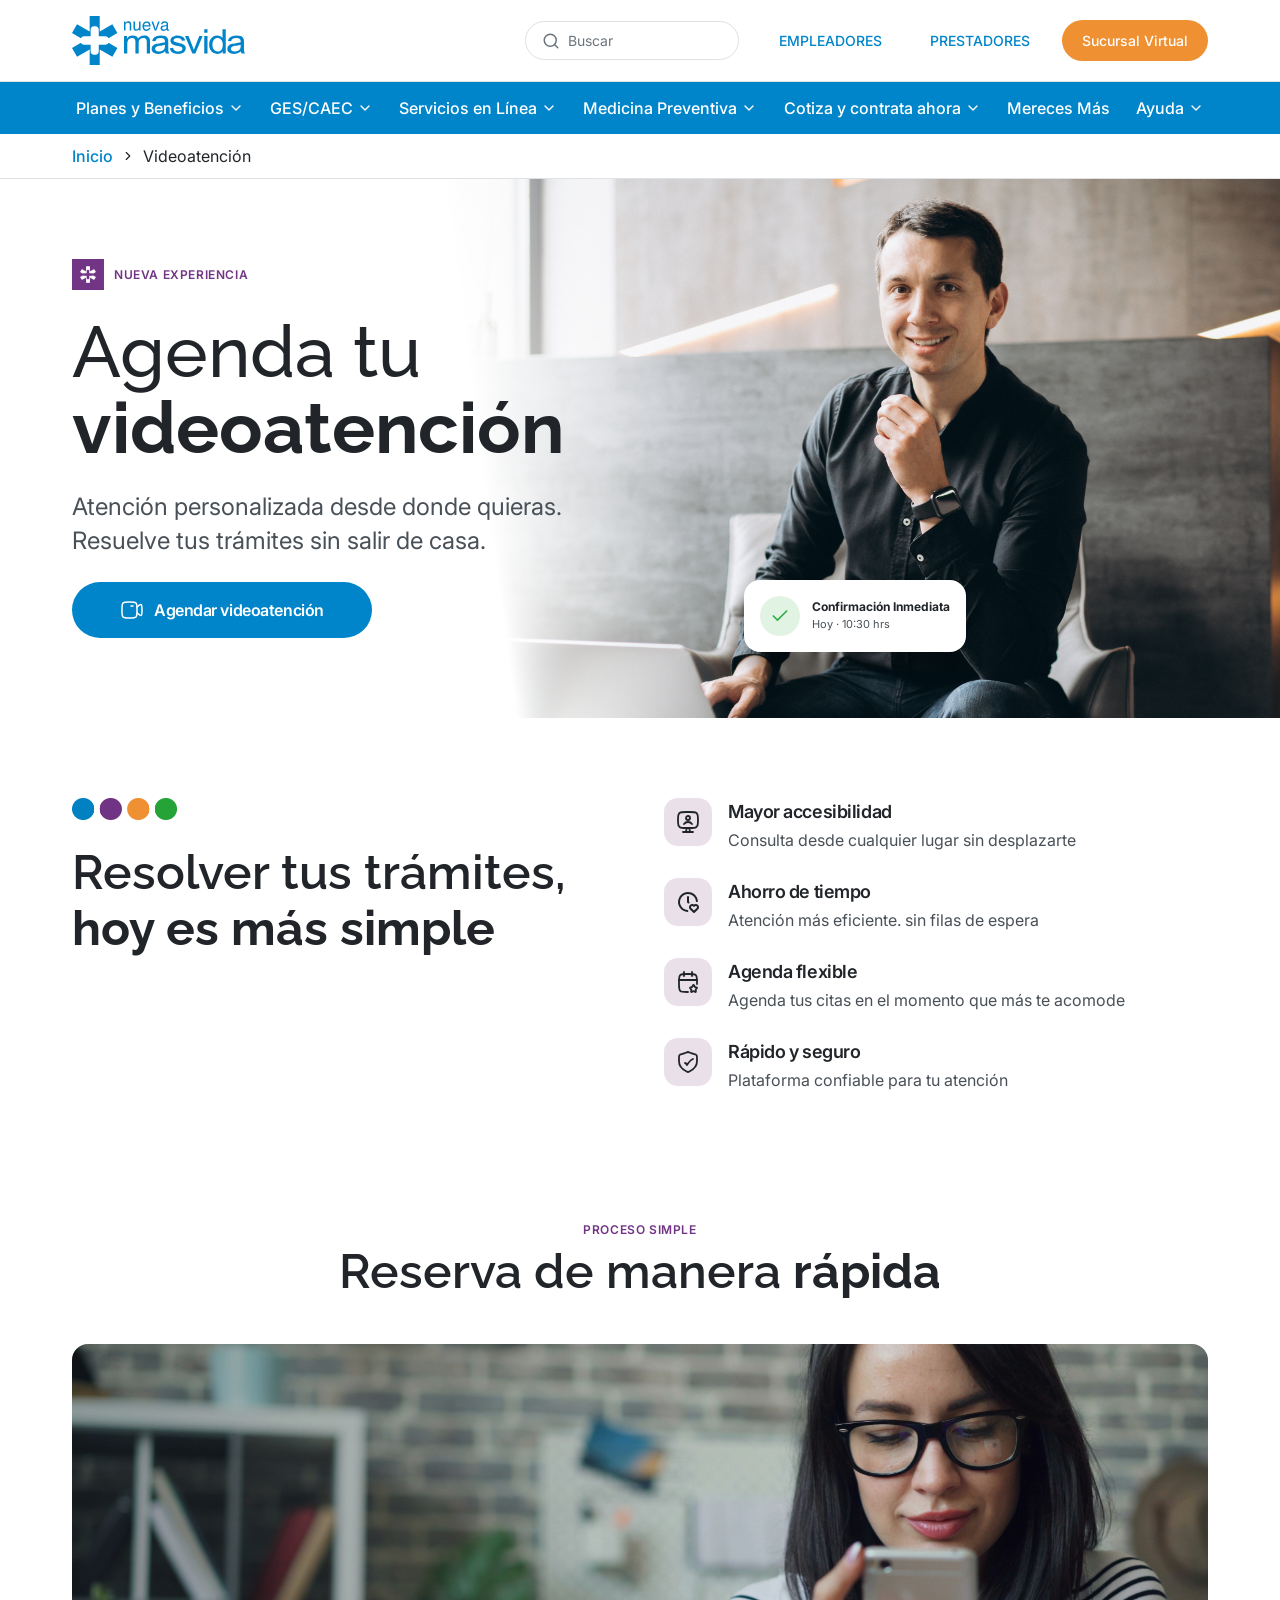
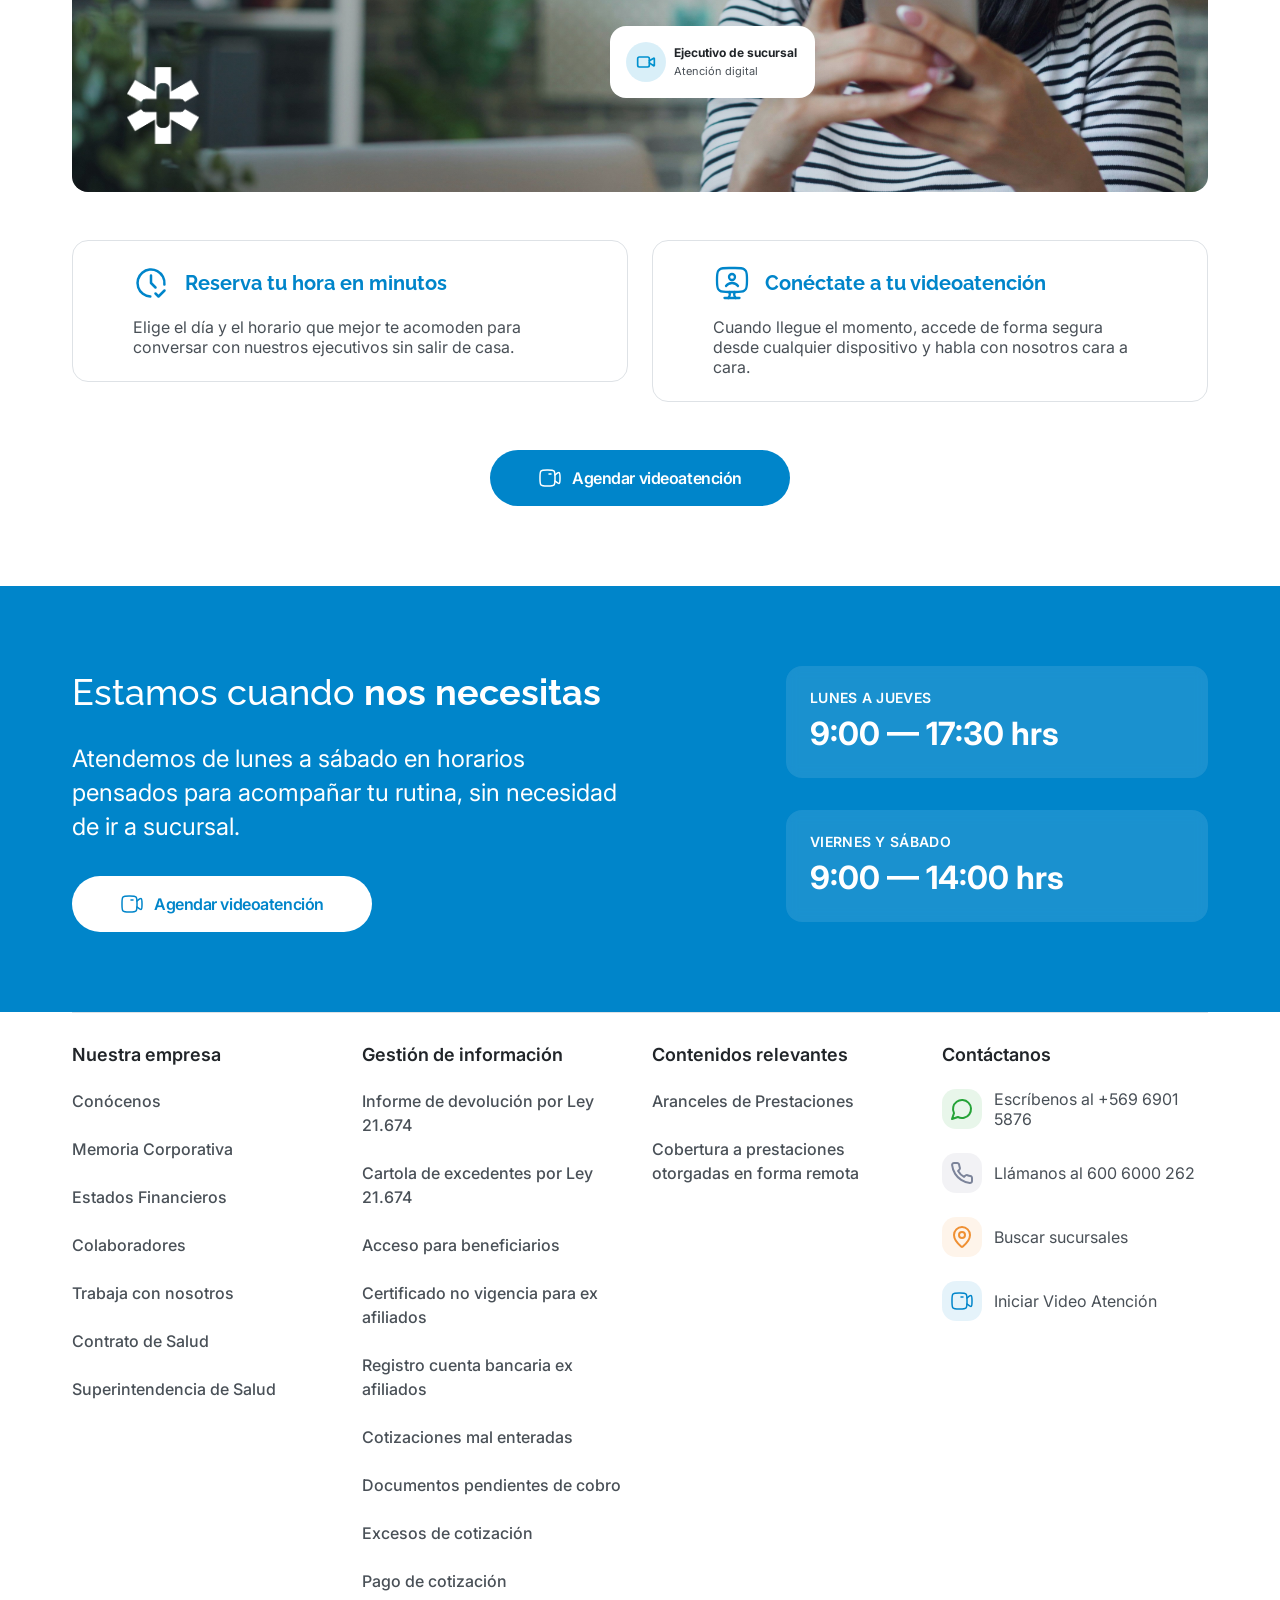
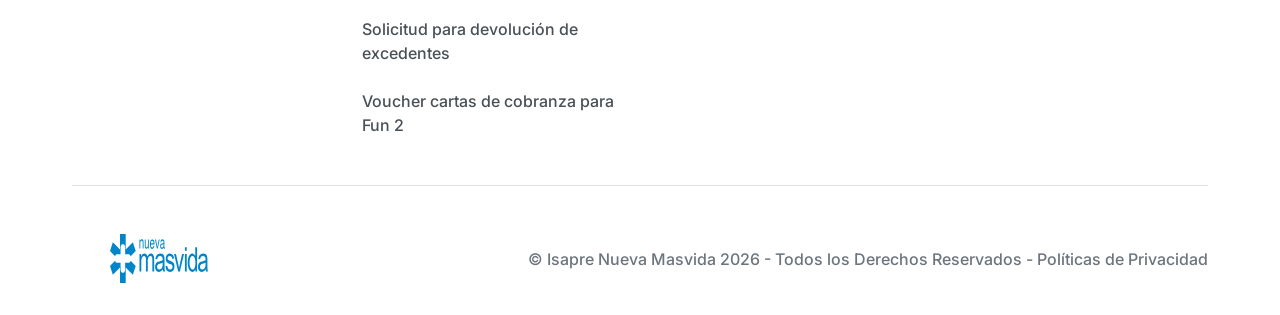
==== videoatencion.html @ 99b6e005 "feat: Landing Videoatención — HTML/CSS page from scratch - New standalone page (videoatencion.html) " ====
<!DOCTYPE html>
<html lang="es">
<head>
  <meta charset="UTF-8" />
  <meta name="viewport" content="width=device-width, initial-scale=1.0" />
  <title>Videoatención | Nueva Masvida</title>
  <meta name="description" content="Agenda tu videoatención con Nueva Masvida. Atención personalizada desde donde quieras, sin salir de casa." />

  <!-- Preconnect Google Fonts -->
  <link rel="preconnect" href="https://fonts.googleapis.com" />
  <link rel="preconnect" href="https://fonts.gstatic.com" crossorigin />

  <!-- Styles -->
  <link rel="stylesheet" href="assets/css/styles.css" />
  <link rel="stylesheet" href="assets/css/videoatencion.css" />
</head>
<body>

  <!-- ============================================================
       HEADER
       ============================================================ -->
  <header class="site-header" role="banner">

    <!-- Top bar: logo + search + buttons -->
    <div class="header-topbar">
      <div class="container">
        <div class="header-topbar-inner">

          <!-- Logo -->
          <a href="/" aria-label="Nueva Masvida — Inicio">
            <img
              class="header-logo"
              src="assets/img/logo.svg"
              alt="Nueva Masvida"
              width="173"
              height="49"
            />
          </a>

          <!-- Right cluster -->
          <div class="header-right">
            <!-- Search -->
            <div class="header-search" role="search">
              <img src="assets/img/icon-search.svg" alt="" width="18" height="18" />
              <span>Buscar</span>
            </div>

            <!-- Buttons -->
            <nav class="header-buttons" aria-label="Accesos rápidos">
              <a href="#" class="btn-header-text">EMPLEADORES</a>
              <a href="#" class="btn-header-text">PRESTADORES</a>
              <a href="#" class="btn-header-cta">Sucursal Virtual</a>
            </nav>
          </div>

        </div>
      </div>
    </div>

    <!-- Main navigation -->
    <nav class="header-nav" aria-label="Navegación principal">
      <div class="container">
        <div class="header-nav-inner">

          <a href="#" class="nav-link">
            Planes y Beneficios
            <img src="assets/img/icon-chevron-nav.svg" alt="" width="16" height="16" />
          </a>
          <a href="#" class="nav-link">
            GES/CAEC
            <img src="assets/img/icon-chevron-nav.svg" alt="" width="16" height="16" />
          </a>
          <a href="#" class="nav-link">
            Servicios en Línea
            <img src="assets/img/icon-chevron-nav.svg" alt="" width="16" height="16" />
          </a>
          <a href="#" class="nav-link">
            Medicina Preventiva
            <img src="assets/img/icon-chevron-nav.svg" alt="" width="16" height="16" />
          </a>
          <a href="#" class="nav-link">
            Cotiza y contrata ahora
            <img src="assets/img/icon-chevron-nav.svg" alt="" width="16" height="16" />
          </a>
          <a href="#" class="nav-link">
            Mereces Más
          </a>
          <a href="#" class="nav-link">
            Ayuda
            <img src="assets/img/icon-chevron-nav.svg" alt="" width="16" height="16" />
          </a>

        </div>
      </div>
    </nav>

    <!-- Breadcrumb -->
    <div class="header-breadcrumb">
      <div class="container">
        <nav class="breadcrumb-inner" aria-label="Ruta de navegación">
          <a href="/" class="breadcrumb-link">Inicio</a>
          <img
            class="breadcrumb-separator"
            src="assets/img/icon-chevron-bc.svg"
            alt="›"
            width="14"
            height="14"
          />
          <span class="breadcrumb-current">Videoatención</span>
        </nav>
      </div>
    </div>

  </header>


  <!-- ============================================================
       SECCIÓN: HERO
       ============================================================ -->
  <section class="va-hero" aria-labelledby="va-hero-heading">

    <!-- Background photo -->
    <img
      src="assets/img/video-hero-bg.jpg"
      alt=""
      aria-hidden="true"
      class="va-hero-bg-img"
    />
    <!-- Gradient overlay (white fade left) -->
    <div class="va-hero-gradient" aria-hidden="true"></div>

    <div class="container va-hero-container">
      <!-- Left content: 681px -->
      <div class="va-hero-left">

        <!-- Badge: NUEVA EXPERIENCIA -->
        <div class="va-badge">
          <img src="assets/img/elem-a4.png" alt="" width="32" height="31" />
          <span class="va-badge-text">NUEVA EXPERIENCIA</span>
        </div>

        <!-- Heading + body -->
        <div class="va-hero-copy">
          <h1 id="va-hero-heading" class="va-hero-heading">
            <span class="va-hero-h1-medium">Agenda tu </span><span class="va-hero-h1-bold">videoatención</span>
          </h1>
          <p class="va-hero-body">
            Atención personalizada desde donde quieras.<br />
            Resuelve tus trámites sin salir de casa.
          </p>
        </div>

        <!-- CTA button -->
        <a href="#" class="va-btn-primary">
          <img src="assets/img/icon-video2.svg" alt="" width="24" height="24" class="va-btn-icon-white" />
          Agendar videoatención
        </a>

      </div>
    </div>

    <!-- Floating confirmation card -->
    <div class="va-confirm-card" aria-hidden="true">
      <div class="va-confirm-icon-wrap">
        <img src="assets/img/icon-check-green.svg" alt="" width="20" height="20" />
      </div>
      <div class="va-confirm-details">
        <p class="va-confirm-title">Confirmación Inmediata</p>
        <p class="va-confirm-time">Hoy · 10:30 hrs</p>
      </div>
    </div>

  </section>


  <!-- ============================================================
       SECCIÓN: BENEFICIOS
       ============================================================ -->
  <section class="va-benefits" aria-labelledby="va-benefits-heading">
    <div class="container">
      <div class="va-benefits-inner">

        <!-- Left: heading -->
        <div class="va-benefits-left">
          <img
            src="assets/img/elem-b1.png"
            alt=""
            width="105"
            height="22"
            class="va-elem-b1"
          />
          <h2 id="va-benefits-heading" class="va-benefits-heading">
            <span class="va-bh-regular">Resolver tus trámites, </span><br /><span class="va-bh-bold">hoy es más simple</span>
          </h2>
        </div>

        <!-- Right: 4 feature items -->
        <div class="va-benefits-right" role="list" aria-label="Beneficios de la videoatención">

          <div class="va-feature" role="listitem">
            <div class="va-feature-icon-wrap">
              <img src="assets/img/icon-comp-video.svg" alt="" width="24" height="24" />
            </div>
            <div class="va-feature-text">
              <p class="va-feature-title">Mayor accesibilidad</p>
              <p class="va-feature-body">Consulta desde cualquier lugar sin desplazarte</p>
            </div>
          </div>

          <div class="va-feature" role="listitem">
            <div class="va-feature-icon-wrap">
              <img src="assets/img/icon-clock-heart.svg" alt="" width="24" height="24" />
            </div>
            <div class="va-feature-text">
              <p class="va-feature-title">Ahorro de tiempo</p>
              <p class="va-feature-body">Atención más eficiente. sin filas de espera</p>
            </div>
          </div>

          <div class="va-feature" role="listitem">
            <div class="va-feature-icon-wrap">
              <img src="assets/img/icon-cal-fav.svg" alt="" width="24" height="24" />
            </div>
            <div class="va-feature-text">
              <p class="va-feature-title">Agenda flexible</p>
              <p class="va-feature-body">Agenda tus citas en el momento que más te acomode</p>
            </div>
          </div>

          <div class="va-feature" role="listitem">
            <div class="va-feature-icon-wrap">
              <img src="assets/img/icon-security.svg" alt="" width="24" height="24" />
            </div>
            <div class="va-feature-text">
              <p class="va-feature-title">Rápido y seguro</p>
              <p class="va-feature-body">Plataforma confiable para tu atención</p>
            </div>
          </div>

        </div>
      </div>
    </div>
  </section>


  <!-- ============================================================
       SECCIÓN: RESERVA RÁPIDA
       ============================================================ -->
  <section class="va-reserva" aria-labelledby="va-reserva-heading">

    <div class="container va-reserva-container">

      <!-- Heading group -->
      <div class="va-reserva-heading-group">
        <p class="va-eyebrow">PROCESO SIMPLE</p>
        <h2 id="va-reserva-heading" class="va-reserva-heading">
          Reserva de manera <strong>rápida</strong>
        </h2>
      </div>

      <!-- Photo card -->
      <div class="va-photo-card">
        <div class="va-photo-card-overlay" aria-hidden="true"></div>
        <img
          src="assets/img/elem-d2.png"
          alt=""
          aria-hidden="true"
          class="va-elem-d2"
          width="72"
          height="77"
        />
      </div>

      <!-- Step cards -->
      <div class="va-steps">

        <div class="va-step-card">
          <div class="va-step-card-header">
            <img src="assets/img/icon-clock-check.svg" alt="" width="36" height="36" />
            <p class="va-step-title">Reserva tu hora en minutos</p>
          </div>
          <p class="va-step-body">
            Elige el día y el horario que mejor te acomoden para conversar con
            nuestros ejecutivos sin salir de casa.
          </p>
        </div>

        <div class="va-step-card">
          <div class="va-step-card-header">
            <img src="assets/img/icon-comp-video-2.svg" alt="" width="36" height="36" />
            <p class="va-step-title">Conéctate a tu videoatención</p>
          </div>
          <p class="va-step-body">
            Cuando llegue el momento, accede de forma segura desde cualquier
            dispositivo y habla con nosotros cara a cara.
          </p>
        </div>

      </div>

      <!-- CTA -->
      <div class="va-reserva-cta">
        <a href="#" class="va-btn-primary">
          <img src="assets/img/icon-video2.svg" alt="" width="24" height="24" class="va-btn-icon-white" />
          Agendar videoatención
        </a>
      </div>

    </div>

    <!-- Floating branch exec card -->
    <div class="va-branch-card" aria-hidden="true">
      <div class="va-branch-icon-wrap">
        <img src="assets/img/icon-branch-exec.svg" alt="" width="20" height="20" />
      </div>
      <div class="va-branch-details">
        <p class="va-branch-title">Ejecutivo de sucursal</p>
        <p class="va-branch-sub">Atención digital</p>
      </div>
    </div>

  </section>


  <!-- ============================================================
       SECCIÓN: CTA AZUL — Estamos cuando nos necesitas
       ============================================================ -->
  <section class="va-cta-blue" aria-labelledby="va-cta-heading">
    <div class="container">
      <div class="va-cta-inner">

        <!-- Left -->
        <div class="va-cta-left">
          <div class="va-cta-copy">
            <h2 id="va-cta-heading" class="va-cta-heading">
              <span class="va-cta-h2-medium">Estamos cuando </span><span class="va-cta-h2-bold">nos necesitas</span>
            </h2>
            <p class="va-cta-body">
              Atendemos de lunes a sábado en horarios<br />
              pensados para acompañar tu rutina, sin necesidad<br />
              de ir a sucursal.
            </p>
          </div>
          <a href="#" class="va-btn-white">
            <img src="assets/img/icon-video2.svg" alt="" width="24" height="24" />
            Agendar videoatención
          </a>
        </div>

        <!-- Right: schedule cards -->
        <div class="va-cta-right">
          <div class="va-schedule-card">
            <p class="va-schedule-days">Lunes a Jueves</p>
            <p class="va-schedule-hours">9:00 — 17:30 hrs</p>
          </div>
          <div class="va-schedule-card">
            <p class="va-schedule-days">Viernes y Sábado</p>
            <p class="va-schedule-hours">9:00 — 14:00 hrs</p>
          </div>
        </div>

      </div>
    </div>
  </section>


  <!-- ============================================================
       FOOTER
       ============================================================ -->
  <footer class="va-footer" role="contentinfo">
    <div class="container">

      <div class="va-footer-grid">

        <!-- Col 1: Nuestra empresa -->
        <div class="va-footer-col">
          <p class="va-footer-col-title">Nuestra empresa</p>
          <ul class="va-footer-links-list">
            <li><a href="#" class="va-footer-link">Conócenos</a></li>
            <li><a href="#" class="va-footer-link">Memoria Corporativa</a></li>
            <li><a href="#" class="va-footer-link">Estados Financieros</a></li>
            <li><a href="#" class="va-footer-link">Colaboradores</a></li>
            <li><a href="#" class="va-footer-link">Trabaja con nosotros</a></li>
            <li><a href="#" class="va-footer-link">Contrato de Salud</a></li>
            <li><a href="#" class="va-footer-link">Superintendencia de Salud</a></li>
          </ul>
        </div>

        <!-- Col 2: Gestión de información -->
        <div class="va-footer-col">
          <p class="va-footer-col-title">Gestión de información</p>
          <ul class="va-footer-links-list">
            <li><a href="#" class="va-footer-link">Informe de devolución por Ley 21.674</a></li>
            <li><a href="#" class="va-footer-link">Cartola de excedentes por Ley 21.674</a></li>
            <li><a href="#" class="va-footer-link">Acceso para beneficiarios</a></li>
            <li><a href="#" class="va-footer-link">Certificado no vigencia para ex afiliados</a></li>
            <li><a href="#" class="va-footer-link">Registro cuenta bancaria ex afiliados</a></li>
            <li><a href="#" class="va-footer-link">Cotizaciones mal enteradas</a></li>
            <li><a href="#" class="va-footer-link">Documentos pendientes de cobro</a></li>
            <li><a href="#" class="va-footer-link">Excesos de cotización</a></li>
            <li><a href="#" class="va-footer-link">Pago de cotización</a></li>
            <li><a href="#" class="va-footer-link">Solicitud para devolución de excedentes</a></li>
            <li><a href="#" class="va-footer-link">Voucher cartas de cobranza para Fun 2</a></li>
          </ul>
        </div>

        <!-- Col 3: Contenidos relevantes -->
        <div class="va-footer-col">
          <p class="va-footer-col-title">Contenidos relevantes</p>
          <ul class="va-footer-links-list">
            <li><a href="#" class="va-footer-link">Aranceles de Prestaciones</a></li>
            <li><a href="#" class="va-footer-link">Cobertura a prestaciones otorgadas en forma remota</a></li>
          </ul>
        </div>

        <!-- Col 4: Contáctanos -->
        <div class="va-footer-col">
          <p class="va-footer-col-title">Contáctanos</p>
          <div class="va-contact-list">
            <div class="va-contact-item">
              <div class="va-contact-icon va-contact-icon--green">
                <img src="assets/img/icon-whatsapp.svg" alt="" width="24" height="24" />
              </div>
              <span class="va-contact-text">Escríbenos al +569 6901 5876</span>
            </div>
            <div class="va-contact-item">
              <div class="va-contact-icon va-contact-icon--gray">
                <img src="assets/img/icon-phone.svg" alt="" width="24" height="24" />
              </div>
              <span class="va-contact-text">Llámanos al 600 6000 262</span>
            </div>
            <div class="va-contact-item">
              <div class="va-contact-icon va-contact-icon--orange">
                <img src="assets/img/icon-location.svg" alt="" width="24" height="24" />
              </div>
              <span class="va-contact-text">Buscar sucursales</span>
            </div>
            <div class="va-contact-item">
              <div class="va-contact-icon va-contact-icon--blue">
                <img src="assets/img/icon-video2.svg" alt="" width="24" height="24" />
              </div>
              <span class="va-contact-text">Iniciar Video Atención</span>
            </div>
          </div>
        </div>

      </div><!-- /va-footer-grid -->

      <!-- Bottom bar: logo + copyright -->
      <div class="va-footer-bottom">
        <img
          src="assets/img/logo.svg"
          alt="Nueva Masvida"
          width="173"
          height="49"
          class="va-footer-logo"
        />
        <p class="va-footer-copy">
          © Isapre Nueva Masvida 2026 - Todos los Derechos Reservados - Políticas de Privacidad
        </p>
      </div>

    </div>
  </footer>

</body>
</html>
---- assets/css/styles.css ----
/* ============================================================
   NUEVA MASVIDA — Landing PAD Styles
   Pure CSS — no framework dependencies
   ============================================================ */

@import url('https://fonts.googleapis.com/css2?family=Raleway:wght@400;500;600;700&family=Inter:wght@400;500;600;700&family=Bricolage+Grotesque:opsz,wdth,wght@12..96,75..100,400;12..96,75..100,600;12..96,75..100,700&family=DM+Sans:opsz,wght@9..40,400;9..40,600&display=swap');
@import './tokens.css';

/* ============================================================
   RESET & BASE
   ============================================================ */
*, *::before, *::after {
  box-sizing: border-box;
  margin: 0;
  padding: 0;
}

[hidden] { display: none !important; }

html {
  font-size: 16px;
  -webkit-font-smoothing: antialiased;
  -moz-osx-font-smoothing: grayscale;
}

body {
  font-family: var(--font-inter);
  color: var(--texto-textprimary);
  background: var(--superficies-white);
  line-height: 1.5;
  overflow-x: hidden;
}

img { display: block; max-width: 100%; }
a { text-decoration: none; color: inherit; }
ul, ol { list-style: none; }
button { cursor: pointer; border: none; background: none; font: inherit; }

/* ============================================================
   LAYOUT UTILS
   ============================================================ */
.container {
  width: 100%;
  max-width: var(--container-max);
  margin: 0 auto;
}

/* ============================================================
   HEADER
   ============================================================ */
.site-header {
  width: 100%;
  background: var(--superficies-white);
  position: sticky;
  top: 0;
  z-index: 100;
}

/* ── Top bar ── */
.header-topbar {
  background: var(--superficies-white);
  padding: 16px 0;
  border-bottom: 1px solid var(--bordes-borderdefault);
}

.header-topbar-inner {
  display: flex;
  align-items: center;
  justify-content: space-between;
  gap: 24px;
}

.header-logo {
  width: 173px;
  height: auto;
  flex-shrink: 0;
}

.header-right {
  display: flex;
  align-items: center;
  gap: 24px;
}

/* Search box */
.header-search {
  display: flex;
  align-items: center;
  gap: 8px;
  width: 214px;
  background: var(--superficies-white);
  border: 1px solid var(--bordes-borderdefault);
  border-radius: var(--radius-pill);
  padding: 8px 16px;
}

.header-search img {
  width: 18px;
  height: 18px;
  flex-shrink: 0;
}

.header-search span {
  font-family: var(--font-inter);
  font-size: 14px;
  color: var(--texto-textsubtle);
  white-space: nowrap;
}

/* Header buttons */
.header-buttons {
  display: flex;
  align-items: center;
  gap: 16px;
}

.btn-header-text {
  font-family: var(--font-inter);
  font-weight: 500;
  font-size: 14px;
  color: var(--marca-principal-primary);
  padding: 10px 16px;
  border-radius: var(--radius-pill);
  transition: background 0.15s;
}

.btn-header-text:hover {
  background: rgba(0, 133, 202, 0.06);
}

.btn-header-cta {
  font-family: var(--font-inter);
  font-weight: 500;
  font-size: 14px;
  color: var(--superficies-white);
  background: var(--acento-orange);
  padding: 10px 20px;
  border-radius: var(--radius-pill);
  white-space: nowrap;
  transition: opacity 0.15s;
}

.btn-header-cta:hover { opacity: 0.9; }

/* ── Main navigation bar ── */
.header-nav {
  background: var(--marca-principal-primary);
  height: 52px;
  display: flex;
  align-items: center;
  justify-content: center;
}

.header-nav-inner {
  display: flex;
  align-items: center;
  justify-content: space-between;
  height: 100%;
}

.nav-link {
  display: flex;
  align-items: center;
  gap: 4px;
  font-family: var(--font-inter);
  font-weight: 500;
  font-size: 16px;
  color: var(--superficies-white);
  white-space: nowrap;
  padding: 0 4px;
  height: 100%;
  transition: opacity 0.15s;
}

.nav-link:hover { opacity: 0.8; }

.nav-link img {
  width: 16px;
  height: 16px;
}

/* ── Breadcrumb ── */
.header-breadcrumb {
  border-bottom: 1px solid var(--bordes-borderdefault);
  padding: 12px 0;
  height: 45px;
  display: flex;
  align-items: center;
  justify-content: center;
}

.breadcrumb-inner {
  display: flex;
  align-items: center;
  gap: 8px;
}

.breadcrumb-link {
  font-family: var(--font-inter);
  font-weight: 500;
  font-size: 16px;
  color: var(--marca-principal-primary);
  white-space: nowrap;
}

.breadcrumb-separator {
  width: 14px;
  height: 14px;
  flex-shrink: 0;
}

.breadcrumb-current {
  font-family: var(--font-inter);
  font-weight: 400;
  font-size: 16px;
  color: var(--texto-textprimary);
  white-space: nowrap;
}

/* ============================================================
   HERO SECTION
   ============================================================ */
.section-hero {
  position: relative;
  padding: 80px 0;
  overflow: hidden;
  display: flex;
  justify-content: center;
}

.hero-bg {
  position: absolute;
  inset: 0;
  pointer-events: none;
  z-index: 0;
}

.hero-bg img {
  position: absolute;
  top: 0;
  left: 22.83%;
  width: 77.17%;
  height: 100%;
  object-fit: cover;
}

.hero-inner {
  position: relative;
  z-index: 1;
  display: flex;
  align-items: flex-start;
}

.hero-content {
  width: 681px;
  display: flex;
  flex-direction: column;
  gap: 24px;
}

/* Green badge */
.hero-badge {
  display: inline-flex;
  align-items: center;
  gap: 8px;
  background: var(--estado-greensoft);
  border: 1px solid rgba(255,255,255,0.2);
  border-radius: var(--radius-pill);
  padding: 5px 13px;
  align-self: flex-start;
}

.hero-badge-dot {
  width: 6px;
  height: 6px;
  background: var(--estado-green);
  border-radius: 50%;
  flex-shrink: 0;
}

.hero-badge-text {
  font-family: var(--font-inter);
  font-weight: 500;
  font-size: 14px;
  color: var(--estado-green);
  white-space: nowrap;
}

/* Hero heading */
.hero-heading {
  font-family: var(--font-raleway);
  font-size: 72px;
  line-height: 76px;
  color: var(--texto-textprimary);
}

.hero-heading .line-normal { font-weight: 500; }
.hero-heading .line-bold   { font-weight: 700; }

/* Hero body */
.hero-body {
  font-family: var(--font-inter);
  font-weight: 400;
  font-size: 24px;
  line-height: 32px;
  color: var(--texto-textbody);
}

/* Hero CTA button */
.btn-hero {
  display: inline-flex;
  align-items: center;
  gap: 8px;
  align-self: flex-start;
  background: var(--marca-principal-primary);
  color: var(--superficies-white);
  font-family: var(--font-inter);
  font-weight: 600;
  font-size: 16px;
  line-height: 24px;
  padding: 14px 28px;
  border-radius: var(--radius-pill);
  white-space: nowrap;
  transition: opacity 0.15s;
}
.btn-hero:hover { opacity: 0.88; }
.btn-hero svg { flex-shrink: 0; }

/* ============================================================
   SECTION: ¿Qué es un PAD?
   ============================================================ */
.section-que-es {
  padding: var(--section-py-xl) 0;
  display: flex;
  justify-content: center;
}

.search-deco-bg {
  position: absolute;
  right: 400px;
  top: 0;
  width: 450px;
  height: auto;
  pointer-events: none;
  z-index: 0;
}

.que-es-inner {
  display: flex;
  gap: 48px;
  align-items: flex-start;
}

.que-es-left {
  width: 486px;
  flex-shrink: 0;
  display: flex;
  flex-direction: column;
  gap: 16px;
}

.section-eyebrow {
  font-family: var(--font-inter);
  font-weight: 500;
  font-size: 14px;
  color: var(--marca-principal-primary);
  letter-spacing: 0.02em;
}

.section-eyebrow--green {
  color: var(--estado-green);
}

.section-heading {
  font-family: var(--font-raleway);
  font-weight: 700;
  font-size: 32px;
  line-height: 36px;
  color: var(--texto-textprimary);
}

.section-body {
  font-family: var(--font-inter);
  font-weight: 400;
  font-size: 16px;
  line-height: 24px;
  color: var(--texto-textbody);
}

.section-body strong {
  font-weight: 700;
  color: var(--texto-textprimary);
}

/* Feature cards grid */
.que-es-right {
  flex: 1;
  min-width: 0;
  display: grid;
  grid-template-columns: repeat(3, 1fr);
  gap: 24px;
}

.feature-card {
  background: var(--superficies-white);
  border: 1px solid var(--bordes-borderdefault);
  border-radius: var(--radius-lg);
  box-shadow: var(--shadow-card);
  padding: 16px;
  display: flex;
  flex-direction: column;
  gap: 16px;
  min-height: 194px;
}

.feature-card-icon {
  width: 48px;
  height: 48px;
  background: var(--marca-principal-primaryiconbg);
  border-radius: 14px;
  display: flex;
  align-items: center;
  justify-content: center;
  flex-shrink: 0;
}

.feature-card-icon img {
  width: 24px;
  height: 24px;
}

.feature-card-body {
  display: flex;
  flex-direction: column;
  gap: 8px;
}

.feature-card-title {
  font-family: var(--font-inter);
  font-weight: 700;
  font-size: 14px;
  line-height: 20px;
  color: var(--texto-textprimary);
}

.feature-card-desc {
  font-family: var(--font-inter);
  font-weight: 400;
  font-size: 14px;
  line-height: 20px;
  color: var(--texto-textbody);
}

/* ============================================================
   SECTION: Encuentra tu PAD (Search)
   ============================================================ */
.section-search {
  background: linear-gradient(to bottom, var(--superficies-white) 0%, var(--superficies-bgpage) 100%);
  padding: var(--section-py-lg) 0;
  display: flex;
  justify-content: center;
  position: relative;
  overflow: hidden;
}

.section-search .container {
  position: relative;
  z-index: 1;
}

.search-inner {
  display: flex;
  flex-direction: column;
  gap: 32px;
}

.search-header {
  display: flex;
  flex-direction: column;
  gap: 8px;
}

/* Tab switcher */
.tab-switcher {
  background: var(--superficies-white);
  border: 1px solid var(--bordes-borderdefault);
  border-radius: var(--radius-lg);
  box-shadow: var(--shadow-card);
  padding: 5px;
  display: inline-flex;
  align-items: center;
  align-self: flex-start; /* no estirarse al ancho del contenedor */
  width: auto;
}

.tab-btn {
  display: flex;
  align-items: center;
  gap: 8px;
  padding: 8px 20px;
  border-radius: 12px;
  font-family: var(--font-inter);
  font-weight: 500;
  font-size: 14px;
  color: var(--texto-textsubtle);
  transition: all 0.2s;
  white-space: nowrap;
}

.tab-btn img {
  width: 20px;
  height: 20px;
  filter: brightness(0) opacity(0.65); /* color textbody (#495057) aproximado */
  transition: filter 0.2s;
}

.tab-btn.active {
  background: var(--marca-principal-primary);
  box-shadow: var(--shadow-tab);
  color: var(--superficies-white);
}

.tab-btn.active img {
  filter: brightness(0) invert(1);
}

/* Search input */
.search-box {
  position: relative;
  width: 100%;
}

.search-box-input {
  width: 100%;
  background: #eaf0f8;
  border: none;
  border-radius: var(--radius-sm);
  padding: 14px 16px 14px 48px;
  font-family: var(--font-inter);
  font-weight: 400;
  font-size: 16px;
  color: var(--texto-textprimary);
  outline: none;
  transition: box-shadow 0.15s;
}

.search-box-input::placeholder {
  color: var(--texto-textsubtle);
}

.search-box-input:focus {
  box-shadow: 0 0 0 2px var(--marca-principal-primary);
}

.search-box-icon {
  position: absolute;
  left: 14px;
  top: 50%;
  transform: translateY(-50%);
  width: 20px;
  height: 20px;
  pointer-events: none;
}

/* Category pills */
.category-pills {
  display: flex;
  gap: 8px;
  align-items: center;
  flex-wrap: wrap;
}

.pill {
  font-family: var(--font-inter);
  font-weight: 400;
  font-size: 14px;
  padding: 4px 16px;
  border-radius: var(--radius-pill);
  border: 1px solid var(--bordes-borderdefault);
  color: var(--texto-textbody);
  background: transparent;
  cursor: pointer;
  white-space: nowrap;
  transition: all 0.15s;
}

.pill:hover {
  border-color: var(--marca-principal-primary);
  color: var(--marca-principal-primary);
}

.pill.active {
  background: var(--marca-principal-primary);
  border-color: var(--marca-principal-primary);
  color: var(--superficies-white);
}

/* PAD Table */
.pad-table-wrap {
  background: var(--superficies-white);
  border: 1px solid var(--bordes-borderdefault);
  border-radius: var(--radius-lg);
  box-shadow: var(--shadow-card);
  overflow: hidden;
}

/* Search + pills dentro del contenedor blanco */
.pad-table-search {
  padding: 16px 24px;
  border-bottom: 1px solid var(--bordes-borderdefault);
  display: flex;
  flex-direction: column;
  gap: 16px;
}

.pad-table-header {
  display: flex;
  align-items: center;
  justify-content: space-between;
  padding: 12px 24px;
  border-bottom: 1px solid var(--bordes-borderdefault);
}

.pad-table-col-label {
  font-family: var(--font-inter);
  font-weight: 400;
  font-size: 14px;
  color: var(--texto-textsubtle);
}

.pad-table-count {
  font-family: var(--font-inter);
  font-weight: 500;
  font-size: 14px;
  color: var(--texto-textsubtle);
  white-space: nowrap;
}

.pad-table-count span {
  font-weight: 600;
  color: var(--texto-textprimary);
}

.pad-table-cols {
  display: grid;
  grid-template-columns: 1fr 180px;
  gap: 16px;
  padding: 0 24px;
}

.pad-col-label {
  font-family: var(--font-inter);
  font-weight: 500;
  font-size: 12px;
  color: var(--texto-textsubtle);
  text-transform: uppercase;
  letter-spacing: 0.04em;
}

/* ── PAD row wrapper (col + panel) ── */
.pad-row-wrapper {
  border-bottom: 1px solid var(--bordes-borderdefault);
}

.pad-row-wrapper:last-child { border-bottom: none; }

/* PAD row (cabecera clickeable) */
.pad-row {
  display: flex;
  align-items: center;
  gap: 16px;
  padding: 16px 24px;
  cursor: pointer;
  transition: background 0.15s;
  border-bottom: none; /* el borde lo maneja el wrapper */
}

.pad-row:hover { background: #f8fafc; }

.pad-row-wrapper.is-open .pad-row { background: var(--superficies-white); }

.pad-row-info {
  flex: 1;
  min-width: 0;
  display: flex;
  flex-direction: column;
  gap: 2px;
}

.pad-row-name {
  font-family: var(--font-inter);
  font-weight: 500;
  font-size: 16px;
  line-height: 24px;
  color: var(--texto-textprimary);
}

.pad-row-code {
  font-family: var(--font-inter);
  font-size: 14px;
  line-height: 20px;
  white-space: nowrap;
}

.pad-row-code-label {
  font-weight: 400;
  color: var(--texto-textbody);
}

.pad-row-code-num {
  font-weight: 700;
  color: var(--texto-textprimary);
}

/* ── Chevron toggle ── */
.pad-row-chevron {
  width: 16px;
  height: 16px;
  transition: transform 0.2s;
  filter: brightness(0) opacity(0.5);
}

.pad-row-wrapper.is-open .pad-row-chevron {
  transform: rotate(180deg);
}

/* ── Panel expandido ── */
.pad-row-panel {
  background: var(--superficies-white);
  padding: 0 16px 16px;
}

.pad-row-panel-inner {
  background: rgba(224, 236, 248, 0.2);
  border-radius: var(--radius-lg);
  padding: 24px;
}

.pad-panel-grid {
  display: grid;
  grid-template-columns: repeat(2, 1fr);
  gap: 16px;
}

.pad-panel-col {
  display: flex;
  flex-direction: column;
  gap: 16px;
  padding-top: 8px;
}

.pad-panel-label {
  font-family: var(--font-inter);
  font-weight: 700;
  font-size: 12px;
  line-height: 16px;
  letter-spacing: 0.3px;
  text-transform: uppercase;
  color: var(--texto-textprimary);
}

.pad-panel-label--inter {
  font-family: var(--font-inter);
  font-weight: 700;
  font-size: 12px;
  line-height: 16px;
  color: var(--texto-textprimary);
}

/* Grid 2×N de prestadores */
.pad-panel-providers-grid {
  display: grid;
  grid-template-columns: repeat(2, 1fr);
  gap: 8px;
  padding-top: 8px;
}

.pad-panel-provider-item {
  display: flex;
  align-items: center;
  gap: 8px;
  height: 20px;
}

.pad-panel-provider-item img {
  width: 16px;
  height: 16px;
  flex-shrink: 0;
}

.pad-panel-provider-name {
  font-family: var(--font-inter);
  font-weight: 400;
  font-size: 14px;
  line-height: 20px;
  color: var(--dark-navy);
  white-space: nowrap;
}

/* Descripción condiciones */
.pad-panel-desc {
  font-family: var(--font-inter);
  font-weight: 400;
  font-size: 14px;
  line-height: 20px;
  color: var(--texto-textbody);
}

/* Infobox teal inside panel */
.pad-panel-infobox {
  background: rgba(0, 158, 142, 0.1);
  border: 1px solid rgba(0, 158, 142, 0.2);
  border-radius: var(--radius-sm);
  padding: 9px 17px;
  display: flex;
  gap: 8px;
  align-items: flex-start;
}

.pad-panel-infobox-icon {
  width: 14px;
  height: 14px;
  flex-shrink: 0;
  margin-top: 2px;
}

.pad-panel-infobox-text {
  font-family: var(--font-inter);
  font-weight: 400;
  font-size: 12px;
  line-height: 16px;
  color: var(--texto-textprimary);
}

.tag-specialty {
  background: #eaf0f8;
  border-radius: var(--radius-sm);
  padding: 2px 16px;
  font-family: var(--font-inter);
  font-weight: 400;
  font-size: 14px;
  line-height: 20px;
  color: var(--texto-textbody);
  white-space: nowrap;
}

.tag-coverage {
  background: #d0fae5;
  border-radius: var(--radius-pill);
  padding: 2px 16px;
  font-family: var(--font-inter);
  font-weight: 500;
  font-size: 14px;
  line-height: 20px;
  color: #006045;
  white-space: nowrap;
}

.tag-tipo {
  border-radius: var(--radius-sm);
  padding: 2px 10px;
  font-family: var(--font-inter);
  font-weight: 500;
  font-size: 12px;
  line-height: 20px;
  white-space: nowrap;
}
.tag-tipo--ambulatorio {
  background: rgba(0,158,142,0.1);
  color: #007d70;
}
.tag-tipo--hospitalario {
  background: rgba(126,78,215,0.1);
  color: #7e4ed7;
}

.pad-row-providers {
  display: flex;
  align-items: center;
  gap: 8px;
  flex-shrink: 0;
}

.pad-row-providers span {
  font-family: var(--font-inter);
  font-weight: 500;
  font-size: 14px;
  color: var(--texto-textbody);
  white-space: nowrap;
}

.pad-row-providers img {
  width: 16px;
  height: 16px;
}

/* ── Prestador row (tab Por prestador) ── */
.prestador-row {
  display: flex;
  align-items: center;
  gap: 16px;
  padding: 16px 24px;
}

.prestador-icon-wrap {
  width: 48px;
  height: 48px;
  border-radius: 14px;
  background: var(--marca-principal-primaryiconbg);
  display: flex;
  align-items: center;
  justify-content: center;
  flex-shrink: 0;
}

.prestador-icon-wrap img {
  width: 24px;
  height: 24px;
}

.prestador-details {
  flex: 1;
  min-width: 0;
  display: flex;
  flex-direction: column;
  gap: 4px;
}

.prestador-name {
  font-family: var(--font-inter);
  font-weight: 600;
  font-size: 16px;
  line-height: 24px;
  color: var(--texto-textprimary);
}

.prestador-meta {
  display: flex;
  flex-direction: row;
  align-items: center;
  gap: 16px;
}

.prestador-meta-item {
  display: flex;
  align-items: center;
  gap: 6px;
}

.prestador-meta-item + .prestador-meta-item {
  border-left: 1px solid var(--bordes-borderdefault);
  padding-left: 16px;
}

.prestador-meta-icon {
  width: 16px;
  height: 16px;
  flex-shrink: 0;
  filter: brightness(0) opacity(0.65);
}

.prestador-meta-text {
  font-family: var(--font-inter);
  font-weight: 400;
  font-size: 14px;
  line-height: 20px;
  color: var(--texto-textbody);
}

.prestador-specialty-pills {
  display: flex;
  flex-wrap: wrap;
  gap: 8px;
  margin-top: 8px;
}

.pill-outline {
  background: #eaf0f8;
  border-radius: var(--radius-sm);
  padding: 2px 16px;
  font-family: var(--font-inter);
  font-weight: 400;
  font-size: 14px;
  line-height: 20px;
  color: var(--texto-textbody);
  white-space: nowrap;
}

.prestador-pad-count-wrap {
  display: flex;
  flex-direction: row;
  align-items: center;
  flex-shrink: 0;
  gap: 4px;
  white-space: nowrap;
}

.prestador-pad-count-num {
  font-family: var(--font-inter);
  font-weight: 600;
  font-size: 14px;
  line-height: 20px;
  color: var(--texto-textprimary);
}

.prestador-pad-count-label {
  font-family: var(--font-inter);
  font-weight: 500;
  font-size: 14px;
  line-height: 20px;
  color: var(--texto-textbody);
}

/* Prestador row — clickeable + hover */
.prestador-row[role="button"] {
  cursor: pointer;
  transition: background 0.15s;
}
.prestador-row[role="button"]:hover { background: #f8fafc; }
.pad-row-wrapper.is-open .prestador-row { background: var(--superficies-white); }

/* Lista de PADs dentro del panel de un prestador */
.prestador-pads-list {
  display: flex;
  flex-direction: column;
}
.prestador-pad-item {
  display: flex;
  align-items: center;
  gap: 12px;
  padding: 10px 0;
  border-bottom: 1px solid var(--bordes-borderdefault);
}
.prestador-pad-item:last-child { border-bottom: none; }
.prestador-pad-item-info {
  flex: 1;
  display: flex;
  flex-direction: column;
  gap: 2px;
}
.prestador-pad-item-name {
  font-family: var(--font-inter);
  font-weight: 500;
  font-size: 14px;
  line-height: 20px;
  color: var(--texto-textprimary);
}
.prestador-pad-item-specialty {
  font-family: var(--font-inter);
  font-weight: 400;
  font-size: 13px;
  color: var(--texto-textsubtle);
  white-space: nowrap;
}


/* ============================================================
   SECTION: Condiciones de acceso
   ============================================================ */
.section-conditions {
  padding: var(--section-py-lg) 0 0;
  display: flex;
  flex-direction: column;
  justify-content: center;
}

.section-conditions-graphic {
  width: 100%;
  height: 12px;
  flex-shrink: 0;
  margin-top: var(--section-py-lg);
  background: linear-gradient(to right,
    #0085ca 0% 42%,
    #723585 42% 67%,
    #25a337 67% 84%,
    #ef9033 84% 100%
  );
}

.conditions-inner {
  display: flex;
  gap: 48px;
  align-items: flex-start;
}

.conditions-left {
  flex: 1;
  min-width: 0;
  display: flex;
  flex-direction: column;
  gap: 0;
}

.conditions-eyebrow { margin-bottom: 0; }

.conditions-heading {
  font-family: var(--font-raleway);
  font-weight: 700;
  font-size: 30px;
  line-height: 37.5px;
  color: var(--dark-navy);
  letter-spacing: -0.3px;
  margin-top: 12px;
}

.conditions-body {
  margin-top: 16px;
}

/* Info box */
.info-box {
  margin-top: 24px;
  background: rgba(0, 158, 142, 0.1);
  border: 1px solid rgba(0, 158, 142, 0.25);
  border-radius: var(--radius-md);
  padding: 17px;
  display: flex;
  gap: 12px;
  align-items: flex-start;
}

.info-box-icon {
  width: 20px;
  height: 20px;
  flex-shrink: 0;
}

.info-box-content {
  display: flex;
  flex-direction: column;
  gap: 4px;
}

.info-box-title {
  font-family: var(--font-inter);
  font-weight: 500;
  font-size: 14px;
  line-height: 20px;
  color: var(--dark-navy);
}

.info-box-text {
  font-family: var(--font-inter);
  font-weight: 400;
  font-size: 14px;
  line-height: 20px;
  color: var(--texto-textbody);
}

/* Accordion */
.conditions-right {
  width: 646px;
  flex-shrink: 0;
  border: 1px solid var(--bordes-borderdefault);
  border-radius: var(--radius-lg);
  overflow: hidden;
}

.accordion-item {
  border-bottom: 1px solid var(--bordes-borderdefault);
}

.accordion-item:last-child { border-bottom: none; }

.accordion-btn {
  width: 100%;
  display: flex;
  align-items: center;
  justify-content: space-between;
  padding: 16px 24px;
  cursor: pointer;
  transition: background 0.15s;
}

.accordion-btn:hover { background: rgba(0,0,0,0.02); }

.accordion-label {
  font-family: var(--font-inter);
  font-weight: 600;
  font-size: 14px;
  line-height: 20px;
  color: var(--texto-textprimary);
  text-align: left;
}

.accordion-icon {
  width: 16px;
  height: 16px;
  flex-shrink: 0;
  transition: transform 0.2s;
}

.accordion-item.open .accordion-icon {
  transform: rotate(180deg);
}

.accordion-body {
  display: none;
  padding: 16px 24px;
  background: var(--superficies-white);
  font-family: var(--font-inter);
  font-weight: 400;
  font-size: 14px;
  line-height: 20px;
  color: var(--texto-textbody);
}

.accordion-item.open .accordion-body { display: block; }

/* ============================================================
   SECTION: CTA — ¿Necesitas orientación?
   ============================================================ */
.section-cta {
  background: var(--dark-blue);
  padding: var(--section-py-md) 0;
  display: flex;
  justify-content: center;
}

.cta-inner {
  display: flex;
  align-items: center;
  justify-content: space-between;
}

.cta-text {
  display: flex;
  flex-direction: column;
  gap: 4px;
  color: var(--superficies-white);
  max-width: 568px;
}

.cta-title {
  font-family: var(--font-raleway);
  font-weight: 700;
  font-size: 24px;
  line-height: 32px;
  color: var(--superficies-white);
}

.cta-subtitle {
  font-family: var(--font-inter);
  font-weight: 400;
  font-size: 16px;
  line-height: 24px;
  color: var(--superficies-white);
}

.cta-actions {
  display: flex;
  align-items: center;
  gap: 24px;
}

.btn-cta-primary {
  display: flex;
  align-items: center;
  gap: 6px;
  background: var(--marca-principal-primary);
  color: var(--superficies-white);
  font-family: var(--font-inter);
  font-weight: 600;
  font-size: 14px;
  padding: 14px 24px;
  border-radius: var(--radius-pill);
  white-space: nowrap;
  transition: opacity 0.15s;
}

.btn-cta-primary img {
  width: 14px;
  height: 14px;
}

.btn-cta-primary:hover { opacity: 0.9; }

.btn-cta-ghost {
  display: flex;
  align-items: center;
  color: var(--superficies-white);
  font-family: var(--font-inter);
  font-weight: 600;
  font-size: 14px;
  padding: 14px 24px;
  border-radius: var(--radius-pill);
  border: 1px solid var(--bordes-borderinput);
  white-space: nowrap;
  transition: background 0.15s;
}

.btn-cta-ghost:hover { background: rgba(255,255,255,0.08); }

/* ============================================================
   FOOTER
   ============================================================ */
.site-footer {
  background: var(--superficies-white);
  border-top: 1px solid var(--bordes-borderdefault);
}

.footer-grid {
  display: grid;
  grid-template-columns: repeat(5, 1fr);
  column-gap: 24px;
  row-gap: 32px;
  padding: 48px 0 24px;
  align-items: start;
}

.footer-logo-col {
  display: flex;
  align-items: flex-start;
}

.footer-logo {
  width: 173px;
  height: auto;
}

.footer-col {
  display: flex;
  flex-direction: column;
  gap: 24px;
}

.footer-col-title {
  font-family: var(--font-inter);
  font-weight: 600;
  font-size: 18px;
  line-height: 20px;
  color: var(--texto-textprimary);
}

.footer-links-list {
  display: flex;
  flex-direction: column;
  gap: 16px;
  list-style: none;
  margin: 0;
  padding: 0;
}

.footer-link {
  font-family: var(--font-inter);
  font-weight: 500;
  font-size: 14px;
  line-height: 20px;
  color: var(--texto-textbody);
  text-decoration: none;
  transition: color 0.15s;
}

.footer-link:hover { color: var(--marca-principal-primary); }

/* Footer bottom */
.footer-bottom {
  border-top: 1px solid var(--bordes-borderdefault);
  padding: 24px 0;
  display: flex;
  align-items: center;
  justify-content: space-between;
}

.footer-bottom-copy {
  font-family: var(--font-inter);
  font-weight: 400;
  font-size: 14px;
  line-height: 20px;
  color: var(--texto-textbody);
}

.footer-social {
  display: flex;
  align-items: center;
  gap: 8px;
}

.footer-social-btn {
  width: 36px;
  height: 36px;
  border-radius: 50%;
  background: var(--marca-principal-primary);
  display: flex;
  align-items: center;
  justify-content: center;
  flex-shrink: 0;
  transition: opacity 0.15s;
}

.footer-social-btn:hover { opacity: 0.85; }

.footer-social-btn img {
  width: 20px;
  height: 20px;
  filter: brightness(0) invert(1);
}

/* ============================================================
   RESPONSIVE — tablet/mobile (breakpoints)
   ============================================================ */
@media (max-width: 1280px) {
  .container { padding: 0 32px; }
  .section-hero .container,
  .section-que-es .container,
  .section-search .container,
  .section-conditions .container,
  .section-cta .container,
  .site-footer .container {
    padding: 0 32px;
  }
}

@media (max-width: 1024px) {
  .hero-content { width: 100%; max-width: 580px; }
  .hero-bg img  { left: 50%; width: 100%; opacity: 0.25; }
  .que-es-inner { flex-direction: column; }
  .que-es-left  { width: 100%; }
  .que-es-right { grid-template-columns: repeat(3, 1fr); }
  .conditions-inner { flex-direction: column; }
  .conditions-right { width: 100%; }
  .cta-inner { flex-direction: column; gap: 24px; align-items: flex-start; }
  .footer-grid  { grid-template-columns: repeat(2, 1fr); }
  .footer-logo-col { grid-column: 1 / -1; }
}

@media (max-width: 768px) {
  .header-nav { display: none; }
  .que-es-right { grid-template-columns: 1fr; }
  .hero-heading { font-size: 48px; line-height: 52px; }
  .hero-body    { font-size: 18px; line-height: 28px; }
  .tab-switcher { flex-direction: column; width: 100%; }
  .tab-btn      { width: 100%; justify-content: center; }
  .footer-grid  { grid-template-columns: 1fr; }
  .footer-logo-col { grid-column: auto; }
  .footer-bottom{ flex-direction: column; gap: 16px; text-align: center; }
}
---- assets/css/videoatencion.css ----
/* ============================================================
   VIDEOATENCIÓN — Page-specific styles
   Reuses tokens.css + styles.css (header/footer shared)
   ============================================================ */

/* ── Utility: white icon filter (img inside blue button) ── */
.va-btn-icon-white {
  filter: brightness(0) invert(1);
}

/* ============================================================
   HERO
   ============================================================ */
.va-hero {
  position: relative;
  width: 100%;
  padding: var(--section-py-lg) 0;
  overflow: hidden;
  display: flex;
  justify-content: center;
}

/* Full-bleed background photo */
.va-hero-bg-img {
  position: absolute;
  top: -0.01%;
  left: 33.32%;
  width: 69.81%;
  height: 118.39%;
  object-fit: cover;
  pointer-events: none;
  z-index: 0;
  max-width: none;
}

/* White-to-transparent gradient over the photo */
.va-hero-gradient {
  position: absolute;
  inset: 0;
  background: linear-gradient(82.17deg, #ffffff 38.16%, rgba(255, 255, 255, 0) 54.17%);
  pointer-events: none;
  z-index: 1;
}

.va-hero-container {
  position: relative;
  z-index: 2;
}

/* Left column: 681px matches Figma */
.va-hero-left {
  display: flex;
  flex-direction: column;
  gap: 24px;
  max-width: 681px;
}

/* ── Badge ── */
.va-badge {
  display: inline-flex;
  align-items: center;
  gap: 10px;
}

.va-badge-text {
  font-family: var(--font-inter);
  font-size: 12px;
  font-weight: 600;
  line-height: 16px;
  letter-spacing: 0.6px;
  color: #723585;
}

/* ── Hero heading ── */
.va-hero-copy {
  display: flex;
  flex-direction: column;
  gap: 24px;
}

.va-hero-heading {
  font-family: var(--font-raleway);
  font-size: 72px;
  line-height: 76px;
  color: var(--texto-textprimary);
  margin: 0;
  display: flex;
  flex-direction: column;
}

.va-hero-h1-medium {
  font-weight: 500;
}

.va-hero-h1-bold {
  font-weight: 700;
}

.va-hero-body {
  font-family: var(--font-inter);
  font-size: 24px;
  font-weight: 400;
  line-height: 34px;
  color: var(--texto-textbody);
  margin: 0;
}

/* ── Primary CTA button (blue) ── */
.va-btn-primary {
  display: inline-flex;
  align-items: center;
  gap: 10px;
  background: var(--marca-principal-primary);
  color: #ffffff;
  font-family: var(--font-inter);
  font-size: 16px;
  font-weight: 600;
  line-height: 28px;
  letter-spacing: -0.44px;
  text-decoration: none;
  padding: 14px 48px;
  border-radius: var(--radius-pill);
  white-space: nowrap;
  flex-shrink: 0;
  align-self: flex-start;
  transition: opacity 0.15s;
}

.va-btn-primary:hover { opacity: 0.9; }

/* ── Floating confirmation card ── */
.va-confirm-card {
  position: absolute;
  background: #ffffff;
  filter: drop-shadow(0px 16px 8px rgba(0, 0, 0, 0.25));
  display: flex;
  align-items: center;
  gap: 12px;
  padding: 16px;
  border-radius: var(--radius-lg);
  /* Position: ~104px right of center at 1440px reference (824px - 1440/2) */
  left: calc(50% + 104px);
  top: 401px;
  z-index: 3;
}

.va-confirm-icon-wrap {
  width: 40px;
  height: 40px;
  border-radius: 50%;
  background: var(--estado-greensoft);
  display: flex;
  align-items: center;
  justify-content: center;
  flex-shrink: 0;
}

.va-confirm-details {
  display: flex;
  flex-direction: column;
  gap: 1px;
}

.va-confirm-title {
  font-family: var(--font-inter);
  font-size: 12px;
  font-weight: 700;
  line-height: 16px;
  color: var(--texto-textprimary);
  margin: 0;
  white-space: nowrap;
}

.va-confirm-time {
  font-family: var(--font-inter);
  font-size: 11px;
  font-weight: 400;
  line-height: 16.5px;
  color: var(--texto-textbody);
  margin: 0;
  white-space: nowrap;
}


/* ============================================================
   BENEFITS
   ============================================================ */
.va-benefits {
  background: var(--superficies-white);
  width: 100%;
  padding: var(--section-py-lg) 0;
  overflow: hidden;
}

.va-benefits-inner {
  display: flex;
  align-items: flex-start;
  justify-content: space-between;
  gap: 48px;
}

/* Left: heading block */
.va-benefits-left {
  display: flex;
  flex-direction: column;
  gap: 24px;
  flex: 1;
  min-width: 0;
}

.va-elem-b1 {
  width: 105px;
  height: 22px;
  object-fit: cover;
  flex-shrink: 0;
}

.va-benefits-heading {
  font-family: var(--font-raleway);
  font-size: 48px;
  line-height: normal;
  color: var(--texto-textprimary);
  margin: 0;
}

.va-bh-regular { font-weight: 600; }
.va-bh-bold    { font-weight: 700; }

/* Right: features */
.va-benefits-right {
  flex: 1;
  min-width: 0;
  display: flex;
  flex-direction: column;
  gap: 24px;
}

.va-feature {
  display: flex;
  align-items: flex-start;
  gap: 16px;
}

.va-feature-icon-wrap {
  width: 48px;
  height: 48px;
  border-radius: 14px;
  background: rgba(113, 52, 116, 0.15);
  display: flex;
  align-items: center;
  justify-content: center;
  flex-shrink: 0;
}

.va-feature-text {
  display: flex;
  flex-direction: column;
  justify-content: center;
  flex: 1;
  min-width: 0;
}

.va-feature-title {
  font-family: var(--font-inter);
  font-size: 18px;
  font-weight: 600;
  line-height: 28px;
  letter-spacing: -0.44px;
  color: var(--texto-textprimary);
  margin: 0;
}

.va-feature-body {
  font-family: var(--font-inter);
  font-size: 16px;
  font-weight: 400;
  line-height: 28px;
  color: var(--texto-textbody);
  margin: 0;
}


/* ============================================================
   RESERVA RÁPIDA
   ============================================================ */
.va-reserva {
  position: relative;
  width: 100%;
  padding-top: var(--section-py-md);
  padding-bottom: var(--section-py-lg);
  overflow: hidden;
  display: flex;
  justify-content: center;
}

.va-reserva-container {
  display: flex;
  flex-direction: column;
  gap: 48px;
  align-items: stretch;
  width: 100%;
}

/* Heading group (centered) */
.va-reserva-heading-group {
  display: flex;
  flex-direction: column;
  align-items: center;
  gap: 8px;
  width: 100%;
  text-align: center;
}

.va-eyebrow {
  font-family: var(--font-inter);
  font-size: 12px;
  font-weight: 600;
  line-height: 16px;
  letter-spacing: 0.6px;
  color: #723585;
  margin: 0;
  text-transform: uppercase;
}

.va-reserva-heading {
  font-family: var(--font-raleway);
  font-size: 48px;
  font-weight: 600;
  line-height: 50px;
  color: var(--texto-textprimary);
  margin: 0;
}

.va-reserva-heading strong {
  font-weight: 700;
}

/* Photo card */
.va-photo-card {
  position: relative;
  width: 100%;
  height: 448px;
  border-radius: var(--radius-lg);
  overflow: hidden;
  background-image: url('../img/video-reserva-bg.jpg');
  background-size: cover;
  background-position: center;
}

.va-photo-card-overlay {
  position: absolute;
  inset: 0;
  background: linear-gradient(
    85.52deg,
    rgba(33, 37, 41, 0.3) 11.25%,
    rgba(255, 255, 255, 0) 84.53%
  );
  border-radius: var(--radius-lg);
}

.va-elem-d2 {
  position: absolute;
  left: 55px;
  top: 323px;
  width: 72px;
  height: 77px;
  object-fit: cover;
  pointer-events: none;
}

/* Step cards row */
.va-steps {
  display: flex;
  gap: 24px;
  align-items: flex-start;
  width: 100%;
}

.va-step-card {
  flex: 1;
  min-width: 0;
  background: var(--superficies-white);
  border: 1px solid var(--bordes-borderdefault);
  border-radius: var(--radius-lg);
  padding: 24px 60px;
  display: flex;
  flex-direction: column;
  gap: 16px;
}

.va-step-card-header {
  display: flex;
  align-items: center;
  gap: 16px;
}

.va-step-title {
  font-family: var(--font-raleway);
  font-size: 20px;
  font-weight: 700;
  line-height: 28px;
  color: var(--marca-principal-primary);
  margin: 0;
}

.va-step-body {
  font-family: var(--font-inter);
  font-size: 16px;
  font-weight: 400;
  line-height: 20px;
  color: var(--texto-textbody);
  margin: 0;
}

/* Reserva CTA row */
.va-reserva-cta {
  display: flex;
  align-items: center;
  justify-content: center;
}

/* Floating branch exec card */
.va-branch-card {
  position: absolute;
  background: #ffffff;
  display: flex;
  align-items: center;
  gap: 8px;
  padding: 16px;
  border-radius: var(--radius-lg);
  width: 205px;
  /* 690px from section-left at 1440px → calc(50% - 30px) */
  left: calc(50% - 30px);
  top: 452px;
  z-index: 3;
  box-shadow: 0 4px 16px rgba(0, 0, 0, 0.12);
}

.va-branch-icon-wrap {
  width: 40px;
  height: 40px;
  border-radius: 50%;
  background: rgba(0, 145, 206, 0.15);
  display: flex;
  align-items: center;
  justify-content: center;
  flex-shrink: 0;
}

.va-branch-details {
  display: flex;
  flex-direction: column;
  gap: 2px;
  flex: 1;
  min-width: 0;
}

.va-branch-title {
  font-family: var(--font-inter);
  font-size: 12px;
  font-weight: 700;
  line-height: 16px;
  color: var(--texto-textprimary);
  margin: 0;
}

.va-branch-sub {
  font-family: var(--font-inter);
  font-size: 11px;
  font-weight: 400;
  line-height: 16.5px;
  color: var(--texto-textbody);
  margin: 0;
}


/* ============================================================
   BLUE CTA SECTION
   ============================================================ */
.va-cta-blue {
  background: var(--marca-principal-primary);
  width: 100%;
  min-height: 416px;
  display: flex;
  align-items: center;
  padding: var(--section-py-lg) 0;
  overflow: hidden;
}

.va-cta-inner {
  display: flex;
  align-items: flex-start;
  gap: 24px;
}

/* Left column: 690px */
.va-cta-left {
  display: flex;
  flex-direction: column;
  gap: 32px;
  width: 690px;
  flex-shrink: 0;
}

.va-cta-copy {
  display: flex;
  flex-direction: column;
  gap: 24px;
}

.va-cta-heading {
  font-family: var(--font-raleway);
  font-size: 36px;
  line-height: 52px;
  color: #ffffff;
  margin: 0;
}

.va-cta-h2-medium { font-weight: 500; }
.va-cta-h2-bold   { font-weight: 700; }

.va-cta-body {
  font-family: var(--font-inter);
  font-size: 24px;
  font-weight: 400;
  line-height: 34px;
  color: #ffffff;
  margin: 0;
}

/* White button (blue section) */
.va-btn-white {
  display: inline-flex;
  align-items: center;
  gap: 10px;
  background: #ffffff;
  color: var(--marca-principal-primary);
  font-family: var(--font-inter);
  font-size: 16px;
  font-weight: 600;
  line-height: 28px;
  letter-spacing: -0.44px;
  text-decoration: none;
  padding: 14px 48px;
  border-radius: var(--radius-pill);
  white-space: nowrap;
  flex-shrink: 0;
  align-self: flex-start;
  transition: opacity 0.15s;
}

.va-btn-white:hover { opacity: 0.9; }

/* Right column: schedule cards */
.va-cta-right {
  display: flex;
  flex: 1;
  min-width: 0;
  flex-direction: column;
  gap: 32px;
  align-self: stretch;
}

/* Glass schedule card */
.va-schedule-card {
  display: flex;
  flex-direction: column;
  gap: 8px;
  padding: 24px;
  border-radius: var(--radius-lg);
  background: rgba(255, 255, 255, 0.1);
  backdrop-filter: blur(6px);
  -webkit-backdrop-filter: blur(6px);
  width: 100%;
}

.va-schedule-days {
  font-family: var(--font-inter);
  font-size: 14px;
  font-weight: 600;
  line-height: 16px;
  color: #ffffff;
  text-transform: uppercase;
  letter-spacing: 0.3px;
  margin: 0;
}

.va-schedule-hours {
  font-family: var(--font-inter);
  font-size: 32px;
  font-weight: 700;
  line-height: 40px;
  color: #ffffff;
  margin: 0;
}


/* ============================================================
   FOOTER (videoatención variant)
   ============================================================ */
.va-footer {
  background: var(--superficies-white);
}

.va-footer-grid {
  display: grid;
  grid-template-columns: repeat(4, 1fr);
  column-gap: 24px;
  row-gap: 32px;
  padding-top: 32px;
  padding-bottom: 48px;
  overflow: hidden;
  border-top: 1px solid var(--bordes-borderdefault);
}

.va-footer-col-title {
  font-family: var(--font-inter);
  font-size: 18px;
  font-weight: 600;
  line-height: 20px;
  color: var(--texto-textprimary);
  margin: 0 0 24px 0;
}

.va-footer-links-list {
  display: flex;
  flex-direction: column;
  gap: 24px;
  list-style: none;
  margin: 0;
  padding: 0;
}

.va-footer-link {
  font-family: var(--font-inter);
  font-size: 16px;
  font-weight: 500;
  line-height: 20px;
  color: var(--texto-textbody);
  text-decoration: none;
  transition: color 0.15s;
}

.va-footer-link:hover { color: var(--marca-principal-primary); }

/* Contact list (col 4) */
.va-contact-list {
  display: flex;
  flex-direction: column;
  gap: 24px;
}

.va-contact-item {
  display: flex;
  align-items: center;
  gap: 12px;
}

.va-contact-icon {
  width: 40px;
  height: 40px;
  border-radius: 14px;
  display: flex;
  align-items: center;
  justify-content: center;
  flex-shrink: 0;
}

.va-contact-icon--green  { background: rgba(37, 163, 55, 0.1); }
.va-contact-icon--gray   { background: rgba(124, 132, 154, 0.1); }
.va-contact-icon--orange { background: rgba(239, 144, 51, 0.1); }
.va-contact-icon--blue   { background: rgba(0, 133, 202, 0.1); }

.va-contact-text {
  font-family: var(--font-inter);
  font-size: 16px;
  font-weight: 400;
  line-height: 20px;
  color: var(--texto-textbody);
}

/* Footer bottom bar */
.va-footer-bottom {
  border-top: 1px solid #e0e0e0;
  display: flex;
  align-items: center;
  justify-content: space-between;
  gap: 24px;
  padding-top: 48px;
  padding-bottom: 32px;
}

.va-footer-logo {
  width: 173px;
  height: 49px;
  object-fit: contain;
  flex-shrink: 0;
}

.va-footer-copy {
  font-family: var(--font-inter);
  font-size: 16px;
  font-weight: 500;
  line-height: 20px;
  color: var(--texto-textsubtle);
  margin: 0;
  white-space: nowrap;
}
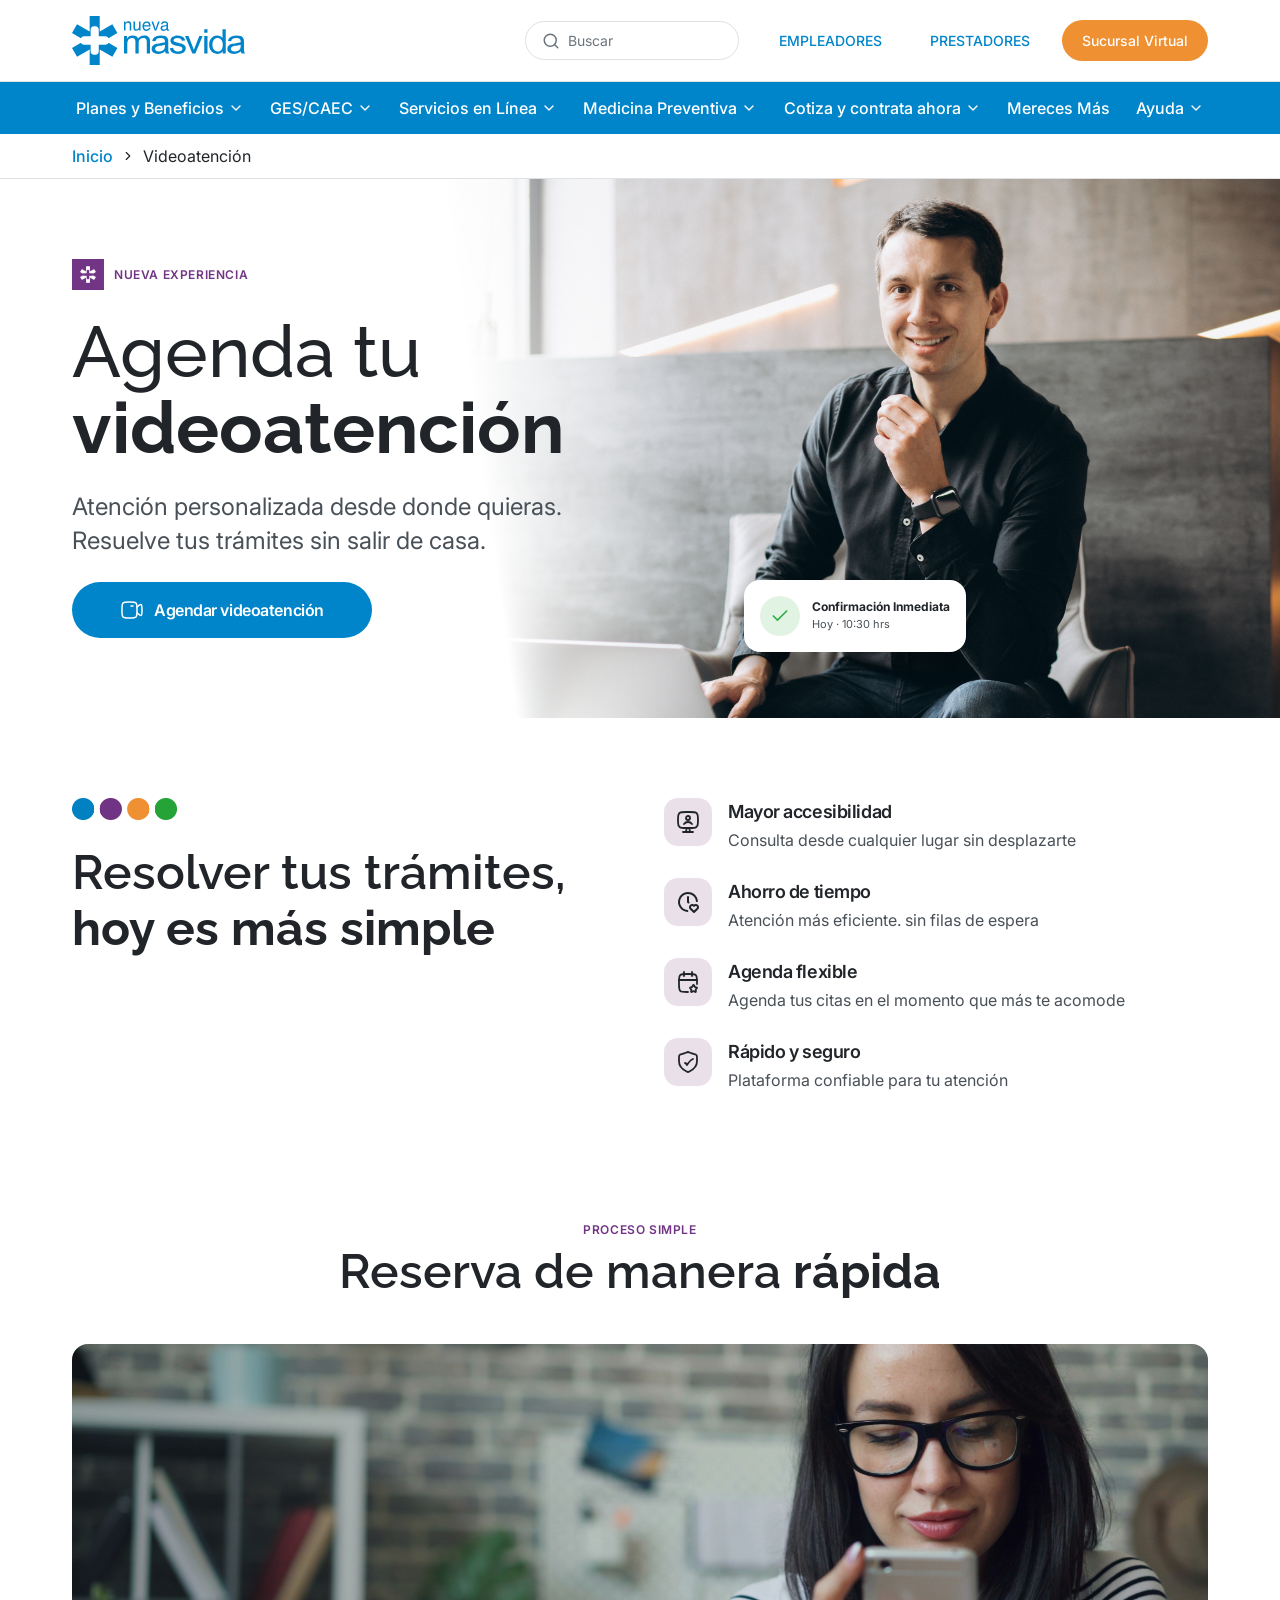
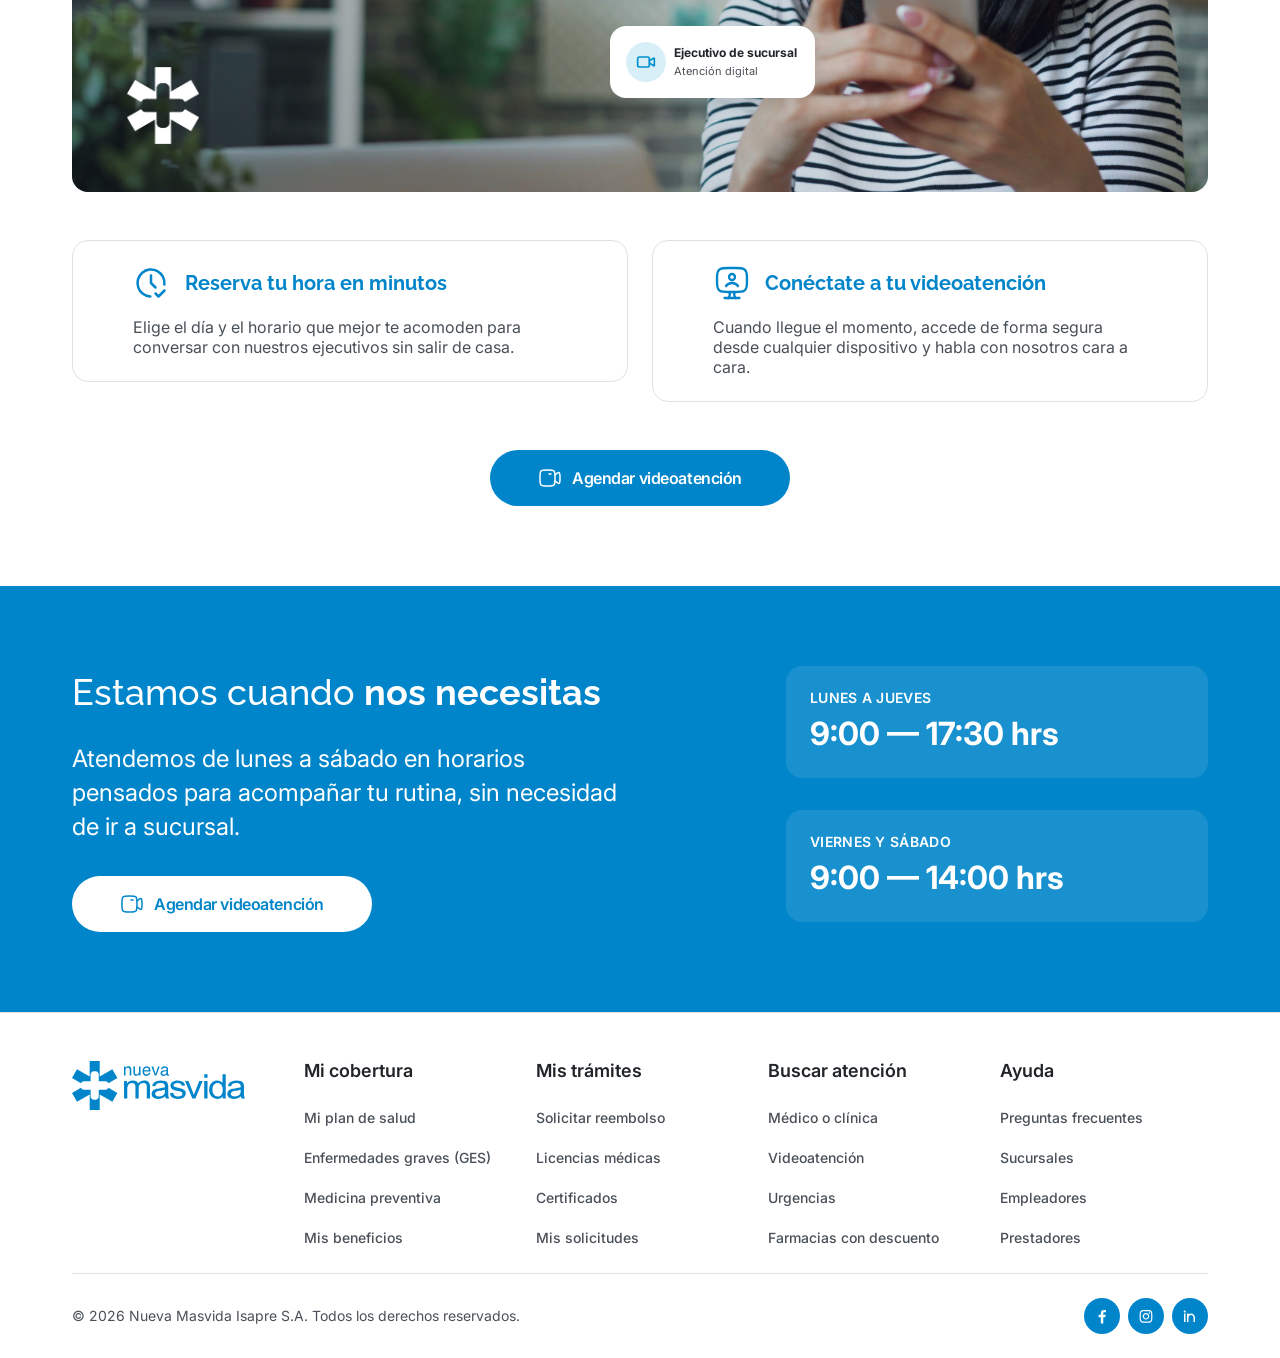
==== commit 748e9367: "fix: footer videoatención → reemplazado por footer idéntico al PAD landing Co-Authored-By: Claude So" ====
--- a/videoatencion.html
+++ b/videoatencion.html
@@ -367,100 +367,88 @@
   <!-- ============================================================
        FOOTER
        ============================================================ -->
-  <footer class="va-footer" role="contentinfo">
+  <footer class="site-footer" role="contentinfo">
     <div class="container">
 
-      <div class="va-footer-grid">
-
-        <!-- Col 1: Nuestra empresa -->
-        <div class="va-footer-col">
-          <p class="va-footer-col-title">Nuestra empresa</p>
-          <ul class="va-footer-links-list">
-            <li><a href="#" class="va-footer-link">Conócenos</a></li>
-            <li><a href="#" class="va-footer-link">Memoria Corporativa</a></li>
-            <li><a href="#" class="va-footer-link">Estados Financieros</a></li>
-            <li><a href="#" class="va-footer-link">Colaboradores</a></li>
-            <li><a href="#" class="va-footer-link">Trabaja con nosotros</a></li>
-            <li><a href="#" class="va-footer-link">Contrato de Salud</a></li>
-            <li><a href="#" class="va-footer-link">Superintendencia de Salud</a></li>
+      <!-- Links grid -->
+      <div class="footer-grid">
+
+        <!-- Logo -->
+        <div class="footer-logo-col">
+          <img
+            class="footer-logo"
+            src="assets/img/logo.svg"
+            alt="Nueva Masvida"
+            width="173"
+            height="49"
+          />
+        </div>
+
+        <!-- Col 1: Mi cobertura -->
+        <div class="footer-col">
+          <p class="footer-col-title">Mi cobertura</p>
+          <ul class="footer-links-list">
+            <li><a href="#" class="footer-link">Mi plan de salud</a></li>
+            <li><a href="#" class="footer-link">Enfermedades graves (GES)</a></li>
+            <li><a href="#" class="footer-link">Medicina preventiva</a></li>
+            <li><a href="#" class="footer-link">Mis beneficios</a></li>
           </ul>
         </div>
 
-        <!-- Col 2: Gestión de información -->
-        <div class="va-footer-col">
-          <p class="va-footer-col-title">Gestión de información</p>
-          <ul class="va-footer-links-list">
-            <li><a href="#" class="va-footer-link">Informe de devolución por Ley 21.674</a></li>
-            <li><a href="#" class="va-footer-link">Cartola de excedentes por Ley 21.674</a></li>
-            <li><a href="#" class="va-footer-link">Acceso para beneficiarios</a></li>
-            <li><a href="#" class="va-footer-link">Certificado no vigencia para ex afiliados</a></li>
-            <li><a href="#" class="va-footer-link">Registro cuenta bancaria ex afiliados</a></li>
-            <li><a href="#" class="va-footer-link">Cotizaciones mal enteradas</a></li>
-            <li><a href="#" class="va-footer-link">Documentos pendientes de cobro</a></li>
-            <li><a href="#" class="va-footer-link">Excesos de cotización</a></li>
-            <li><a href="#" class="va-footer-link">Pago de cotización</a></li>
-            <li><a href="#" class="va-footer-link">Solicitud para devolución de excedentes</a></li>
-            <li><a href="#" class="va-footer-link">Voucher cartas de cobranza para Fun 2</a></li>
+        <!-- Col 2: Mis trámites -->
+        <div class="footer-col">
+          <p class="footer-col-title">Mis trámites</p>
+          <ul class="footer-links-list">
+            <li><a href="#" class="footer-link">Solicitar reembolso</a></li>
+            <li><a href="#" class="footer-link">Licencias médicas</a></li>
+            <li><a href="#" class="footer-link">Certificados</a></li>
+            <li><a href="#" class="footer-link">Mis solicitudes</a></li>
           </ul>
         </div>
 
-        <!-- Col 3: Contenidos relevantes -->
-        <div class="va-footer-col">
-          <p class="va-footer-col-title">Contenidos relevantes</p>
-          <ul class="va-footer-links-list">
-            <li><a href="#" class="va-footer-link">Aranceles de Prestaciones</a></li>
-            <li><a href="#" class="va-footer-link">Cobertura a prestaciones otorgadas en forma remota</a></li>
+        <!-- Col 3: Buscar atención -->
+        <div class="footer-col">
+          <p class="footer-col-title">Buscar atención</p>
+          <ul class="footer-links-list">
+            <li><a href="#" class="footer-link">Médico o clínica</a></li>
+            <li><a href="#" class="footer-link">Videoatención</a></li>
+            <li><a href="#" class="footer-link">Urgencias</a></li>
+            <li><a href="#" class="footer-link">Farmacias con descuento</a></li>
           </ul>
         </div>
 
-        <!-- Col 4: Contáctanos -->
-        <div class="va-footer-col">
-          <p class="va-footer-col-title">Contáctanos</p>
-          <div class="va-contact-list">
-            <div class="va-contact-item">
-              <div class="va-contact-icon va-contact-icon--green">
-                <img src="assets/img/icon-whatsapp.svg" alt="" width="24" height="24" />
-              </div>
-              <span class="va-contact-text">Escríbenos al +569 6901 5876</span>
-            </div>
-            <div class="va-contact-item">
-              <div class="va-contact-icon va-contact-icon--gray">
-                <img src="assets/img/icon-phone.svg" alt="" width="24" height="24" />
-              </div>
-              <span class="va-contact-text">Llámanos al 600 6000 262</span>
-            </div>
-            <div class="va-contact-item">
-              <div class="va-contact-icon va-contact-icon--orange">
-                <img src="assets/img/icon-location.svg" alt="" width="24" height="24" />
-              </div>
-              <span class="va-contact-text">Buscar sucursales</span>
-            </div>
-            <div class="va-contact-item">
-              <div class="va-contact-icon va-contact-icon--blue">
-                <img src="assets/img/icon-video2.svg" alt="" width="24" height="24" />
-              </div>
-              <span class="va-contact-text">Iniciar Video Atención</span>
-            </div>
-          </div>
-        </div>
-
-      </div><!-- /va-footer-grid -->
-
-      <!-- Bottom bar: logo + copyright -->
-      <div class="va-footer-bottom">
-        <img
-          src="assets/img/logo.svg"
-          alt="Nueva Masvida"
-          width="173"
-          height="49"
-          class="va-footer-logo"
-        />
-        <p class="va-footer-copy">
-          © Isapre Nueva Masvida 2026 - Todos los Derechos Reservados - Políticas de Privacidad
+        <!-- Col 4: Ayuda -->
+        <div class="footer-col">
+          <p class="footer-col-title">Ayuda</p>
+          <ul class="footer-links-list">
+            <li><a href="#" class="footer-link">Preguntas frecuentes</a></li>
+            <li><a href="#" class="footer-link">Sucursales</a></li>
+            <li><a href="#" class="footer-link">Empleadores</a></li>
+            <li><a href="#" class="footer-link">Prestadores</a></li>
+          </ul>
+        </div>
+
+      </div><!-- /footer-grid -->
+
+      <!-- Bottom bar -->
+      <div class="footer-bottom">
+        <p class="footer-bottom-copy">
+          © 2026 Nueva Masvida Isapre S.A. Todos los derechos reservados.
         </p>
-      </div>
-
-    </div>
+        <div class="footer-social">
+          <a href="#" class="footer-social-btn" aria-label="Facebook">
+            <img src="assets/img/icon-facebook.svg" alt="" width="20" height="20" />
+          </a>
+          <a href="#" class="footer-social-btn" aria-label="Instagram">
+            <img src="assets/img/icon-instagram.svg" alt="" width="20" height="20" />
+          </a>
+          <a href="#" class="footer-social-btn" aria-label="LinkedIn">
+            <img src="assets/img/icon-linkedin.svg" alt="" width="20" height="20" />
+          </a>
+        </div>
+      </div>
+
+    </div><!-- /container -->
   </footer>
 
 </body>
--- a/assets/css/videoatencion.css
+++ b/assets/css/videoatencion.css
@@ -595,114 +595,4 @@
 }
 
 
-/* ============================================================
-   FOOTER (videoatención variant)
-   ============================================================ */
-.va-footer {
-  background: var(--superficies-white);
-}
-
-.va-footer-grid {
-  display: grid;
-  grid-template-columns: repeat(4, 1fr);
-  column-gap: 24px;
-  row-gap: 32px;
-  padding-top: 32px;
-  padding-bottom: 48px;
-  overflow: hidden;
-  border-top: 1px solid var(--bordes-borderdefault);
-}
-
-.va-footer-col-title {
-  font-family: var(--font-inter);
-  font-size: 18px;
-  font-weight: 600;
-  line-height: 20px;
-  color: var(--texto-textprimary);
-  margin: 0 0 24px 0;
-}
-
-.va-footer-links-list {
-  display: flex;
-  flex-direction: column;
-  gap: 24px;
-  list-style: none;
-  margin: 0;
-  padding: 0;
-}
-
-.va-footer-link {
-  font-family: var(--font-inter);
-  font-size: 16px;
-  font-weight: 500;
-  line-height: 20px;
-  color: var(--texto-textbody);
-  text-decoration: none;
-  transition: color 0.15s;
-}
-
-.va-footer-link:hover { color: var(--marca-principal-primary); }
-
-/* Contact list (col 4) */
-.va-contact-list {
-  display: flex;
-  flex-direction: column;
-  gap: 24px;
-}
-
-.va-contact-item {
-  display: flex;
-  align-items: center;
-  gap: 12px;
-}
-
-.va-contact-icon {
-  width: 40px;
-  height: 40px;
-  border-radius: 14px;
-  display: flex;
-  align-items: center;
-  justify-content: center;
-  flex-shrink: 0;
-}
-
-.va-contact-icon--green  { background: rgba(37, 163, 55, 0.1); }
-.va-contact-icon--gray   { background: rgba(124, 132, 154, 0.1); }
-.va-contact-icon--orange { background: rgba(239, 144, 51, 0.1); }
-.va-contact-icon--blue   { background: rgba(0, 133, 202, 0.1); }
-
-.va-contact-text {
-  font-family: var(--font-inter);
-  font-size: 16px;
-  font-weight: 400;
-  line-height: 20px;
-  color: var(--texto-textbody);
-}
-
-/* Footer bottom bar */
-.va-footer-bottom {
-  border-top: 1px solid #e0e0e0;
-  display: flex;
-  align-items: center;
-  justify-content: space-between;
-  gap: 24px;
-  padding-top: 48px;
-  padding-bottom: 32px;
-}
-
-.va-footer-logo {
-  width: 173px;
-  height: 49px;
-  object-fit: contain;
-  flex-shrink: 0;
-}
-
-.va-footer-copy {
-  font-family: var(--font-inter);
-  font-size: 16px;
-  font-weight: 500;
-  line-height: 20px;
-  color: var(--texto-textsubtle);
-  margin: 0;
-  white-space: nowrap;
-}
+/* Footer: usa las clases compartidas de styles.css (site-footer, footer-grid, etc.) */
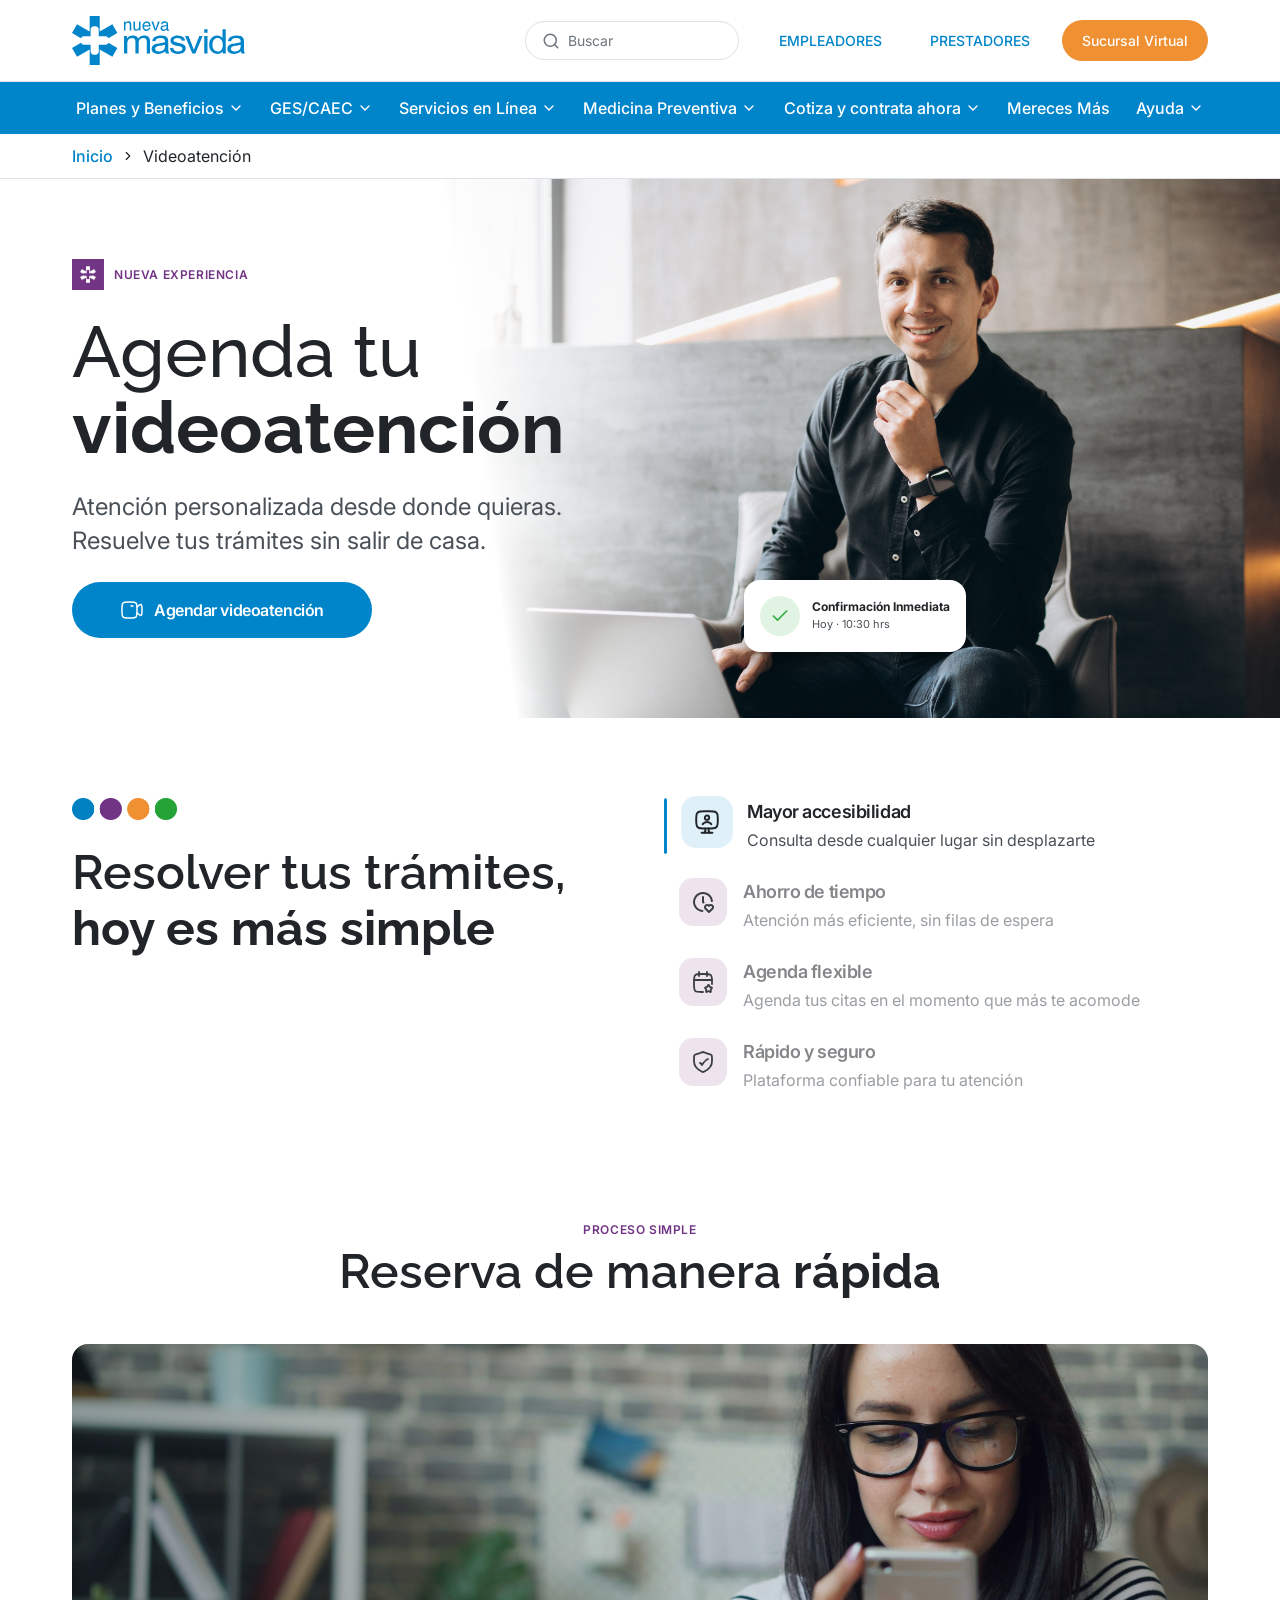
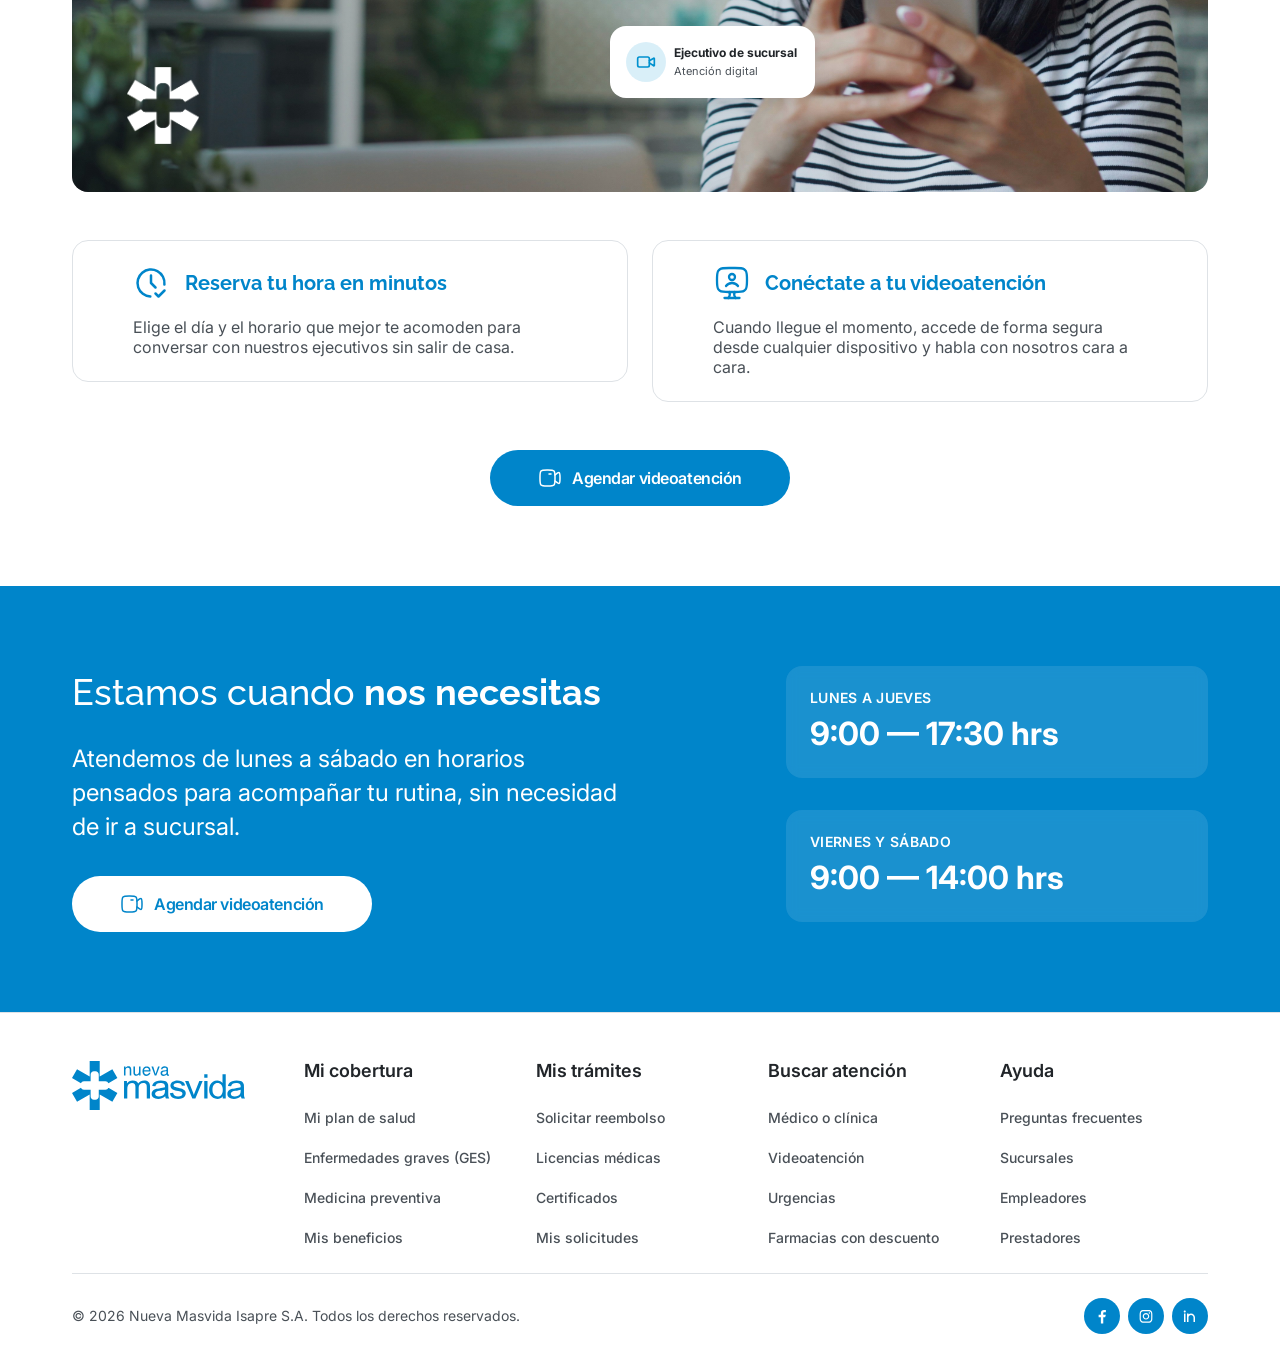
==== commit 08872a92: "feat: 3 mejoras visuales landing videoatención - Hero: height:auto en foto para no cortar el rostro " ====
--- a/videoatencion.html
+++ b/videoatencion.html
@@ -194,46 +194,58 @@
           </h2>
         </div>
 
-        <!-- Right: 4 feature items -->
-        <div class="va-benefits-right" role="list" aria-label="Beneficios de la videoatención">
-
-          <div class="va-feature" role="listitem">
-            <div class="va-feature-icon-wrap">
-              <img src="assets/img/icon-comp-video.svg" alt="" width="24" height="24" />
+        <!-- Right: 4 feature items con barra de progreso animada -->
+        <div class="va-benefits-right" id="va-features-list" aria-live="polite">
+
+          <div class="va-feature-row" data-barcolor="#0085ca" data-iconbg="rgba(0,133,202,0.12)">
+            <div class="va-progress-track"><div class="va-progress-bar"></div></div>
+            <div class="va-feature va-feature-item">
+              <div class="va-feature-icon-wrap">
+                <img src="assets/img/icon-comp-video.svg" alt="" width="24" height="24" />
+              </div>
+              <div class="va-feature-text">
+                <p class="va-feature-title">Mayor accesibilidad</p>
+                <p class="va-feature-body">Consulta desde cualquier lugar sin desplazarte</p>
+              </div>
             </div>
-            <div class="va-feature-text">
-              <p class="va-feature-title">Mayor accesibilidad</p>
-              <p class="va-feature-body">Consulta desde cualquier lugar sin desplazarte</p>
+          </div>
+
+          <div class="va-feature-row" data-barcolor="#7e4ed7" data-iconbg="rgba(126,78,215,0.12)">
+            <div class="va-progress-track"><div class="va-progress-bar"></div></div>
+            <div class="va-feature va-feature-item">
+              <div class="va-feature-icon-wrap">
+                <img src="assets/img/icon-clock-heart.svg" alt="" width="24" height="24" />
+              </div>
+              <div class="va-feature-text">
+                <p class="va-feature-title">Ahorro de tiempo</p>
+                <p class="va-feature-body">Atención más eficiente, sin filas de espera</p>
+              </div>
             </div>
           </div>
 
-          <div class="va-feature" role="listitem">
-            <div class="va-feature-icon-wrap">
-              <img src="assets/img/icon-clock-heart.svg" alt="" width="24" height="24" />
+          <div class="va-feature-row" data-barcolor="#ef9033" data-iconbg="rgba(239,144,51,0.12)">
+            <div class="va-progress-track"><div class="va-progress-bar"></div></div>
+            <div class="va-feature va-feature-item">
+              <div class="va-feature-icon-wrap">
+                <img src="assets/img/icon-cal-fav.svg" alt="" width="24" height="24" />
+              </div>
+              <div class="va-feature-text">
+                <p class="va-feature-title">Agenda flexible</p>
+                <p class="va-feature-body">Agenda tus citas en el momento que más te acomode</p>
+              </div>
             </div>
-            <div class="va-feature-text">
-              <p class="va-feature-title">Ahorro de tiempo</p>
-              <p class="va-feature-body">Atención más eficiente. sin filas de espera</p>
-            </div>
-          </div>
-
-          <div class="va-feature" role="listitem">
-            <div class="va-feature-icon-wrap">
-              <img src="assets/img/icon-cal-fav.svg" alt="" width="24" height="24" />
-            </div>
-            <div class="va-feature-text">
-              <p class="va-feature-title">Agenda flexible</p>
-              <p class="va-feature-body">Agenda tus citas en el momento que más te acomode</p>
-            </div>
-          </div>
-
-          <div class="va-feature" role="listitem">
-            <div class="va-feature-icon-wrap">
-              <img src="assets/img/icon-security.svg" alt="" width="24" height="24" />
-            </div>
-            <div class="va-feature-text">
-              <p class="va-feature-title">Rápido y seguro</p>
-              <p class="va-feature-body">Plataforma confiable para tu atención</p>
+          </div>
+
+          <div class="va-feature-row" data-barcolor="#25a337" data-iconbg="rgba(37,163,55,0.12)">
+            <div class="va-progress-track"><div class="va-progress-bar"></div></div>
+            <div class="va-feature va-feature-item">
+              <div class="va-feature-icon-wrap">
+                <img src="assets/img/icon-security.svg" alt="" width="24" height="24" />
+              </div>
+              <div class="va-feature-text">
+                <p class="va-feature-title">Rápido y seguro</p>
+                <p class="va-feature-body">Plataforma confiable para tu atención</p>
+              </div>
             </div>
           </div>
 
@@ -258,9 +270,16 @@
         </h2>
       </div>
 
-      <!-- Photo card -->
-      <div class="va-photo-card">
-        <div class="va-photo-card-overlay" aria-hidden="true"></div>
+      <!-- Photo card con zoom-in hover -->
+      <div class="va-photo-card va-bg-zoom-wrap">
+        <img
+          src="assets/img/video-reserva-bg.jpg"
+          alt=""
+          aria-hidden="true"
+          class="va-bg-photo"
+        />
+        <div class="va-photo-card-gradient" aria-hidden="true"></div>
+        <div class="va-bg-zoom-overlay" aria-hidden="true"></div>
         <img
           src="assets/img/elem-d2.png"
           alt=""
@@ -451,5 +470,60 @@
     </div><!-- /container -->
   </footer>
 
+  <script>
+  /* ── Feature highlight loop ── */
+  (function () {
+    var INTERVAL = 2500
+    var activeIndex = 0
+    var isPaused = false
+    var timer = null
+
+    function activate(index) {
+      var rows = document.querySelectorAll('#va-features-list .va-feature-row')
+      rows.forEach(function (row, i) {
+        var item = row.querySelector('.va-feature-item')
+        var bar  = row.querySelector('.va-progress-bar')
+        var icon = row.querySelector('.va-feature-icon-wrap')
+        if (i === index) {
+          item.classList.add('is-active')
+          item.classList.remove('is-dim')
+          icon.style.background = row.dataset.iconbg
+          bar.style.background  = row.dataset.barcolor
+          bar.classList.remove('va-bar-running')
+          void bar.offsetWidth          // fuerza reflow para reiniciar la animación
+          bar.classList.add('va-bar-running')
+        } else {
+          item.classList.remove('is-active')
+          item.classList.add('is-dim')
+          icon.style.background = ''    // vuelve al color CSS por defecto
+          bar.classList.remove('va-bar-running')
+        }
+      })
+      activeIndex = index
+    }
+
+    function startTimer() {
+      timer = setInterval(function () {
+        if (!isPaused) {
+          activate((activeIndex + 1) % 4)
+        }
+      }, INTERVAL)
+    }
+
+    var list = document.getElementById('va-features-list')
+    if (list) {
+      list.addEventListener('mouseleave', function () { isPaused = false })
+      list.querySelectorAll('.va-feature-item').forEach(function (item, i) {
+        item.addEventListener('mouseenter', function () {
+          isPaused = true
+          activate(i)
+        })
+      })
+      activate(0)
+      startTimer()
+    }
+  })()
+  </script>
+
 </body>
 </html>
--- a/assets/css/videoatencion.css
+++ b/assets/css/videoatencion.css
@@ -20,14 +20,13 @@
   justify-content: center;
 }
 
-/* Full-bleed background photo */
+/* Full-bleed background photo — height auto para no cortar el rostro */
 .va-hero-bg-img {
   position: absolute;
-  top: -0.01%;
+  top: 0;
   left: 33.32%;
   width: 69.81%;
-  height: 118.39%;
-  object-fit: cover;
+  height: auto;
   pointer-events: none;
   z-index: 0;
   max-width: none;
@@ -103,6 +102,71 @@
   line-height: 34px;
   color: var(--texto-textbody);
   margin: 0;
+}
+
+/* ── Feature animated rows ── */
+.va-feature-row {
+  display: flex;
+  align-items: stretch;
+  gap: 12px;
+}
+
+.va-progress-track {
+  width: 3px;
+  flex-shrink: 0;
+  align-self: stretch;
+  position: relative;
+  border-radius: 9999px;
+  overflow: hidden;
+  background: transparent;
+}
+
+.va-progress-bar {
+  position: absolute;
+  top: 0;
+  left: 0;
+  width: 100%;
+  height: 0%;
+  border-radius: 9999px;
+}
+
+.va-progress-bar.va-bar-running {
+  animation: va-progress-grow 2.5s linear forwards;
+}
+
+@keyframes va-progress-grow {
+  from { height: 0%; }
+  to   { height: 100%; }
+}
+
+.va-feature-item {
+  flex: 1;
+  transition: opacity 400ms cubic-bezier(0.4,0,0.2,1),
+              transform 400ms cubic-bezier(0.4,0,0.2,1);
+  cursor: default;
+}
+
+.va-feature-item.is-dim .va-feature-icon-wrap { opacity: 0.88; }
+.va-feature-item.is-dim .va-feature-title,
+.va-feature-item.is-dim .va-feature-body      { opacity: 0.55; }
+
+.va-feature-item.is-active                    { opacity: 1; transform: translateX(4px); }
+
+.va-feature-title { transition: opacity 400ms ease; }
+.va-feature-body  { transition: opacity 400ms ease; }
+
+.va-feature-icon-wrap {
+  transition: transform 400ms cubic-bezier(0.4,0,0.2,1),
+              background 400ms ease;
+}
+.va-feature-item.is-active .va-feature-icon-wrap { transform: scale(1.08); }
+
+@media (prefers-reduced-motion: reduce) {
+  .va-feature-item.is-dim  { opacity: 1 !important; }
+  .va-feature-item.is-active { transform: none !important; }
+  .va-feature-item.is-dim .va-feature-title,
+  .va-feature-item.is-dim .va-feature-body { opacity: 1 !important; }
+  .va-progress-bar { animation: none !important; height: 100% !important; }
 }
 
 /* ── Primary CTA button (blue) ── */
@@ -335,19 +399,32 @@
   font-weight: 700;
 }
 
-/* Photo card */
+/* Photo card con zoom-in hover */
 .va-photo-card {
   position: relative;
   width: 100%;
   height: 448px;
   border-radius: var(--radius-lg);
   overflow: hidden;
-  background-image: url('../img/video-reserva-bg.jpg');
-  background-size: cover;
-  background-position: center;
-}
-
-.va-photo-card-overlay {
+}
+
+/* Imagen de fondo — animable con transform */
+.va-bg-photo {
+  position: absolute;
+  inset: 0;
+  width: 100%;
+  height: 100%;
+  object-fit: cover;
+  object-position: center;
+  transform: scale(1);
+  transition: transform 800ms cubic-bezier(0.4, 0, 0.2, 1);
+  z-index: 0;
+}
+
+.va-bg-zoom-wrap:hover .va-bg-photo { transform: scale(1.06); }
+
+/* Degradado permanente (izquierda oscura) */
+.va-photo-card-gradient {
   position: absolute;
   inset: 0;
   background: linear-gradient(
@@ -355,8 +432,21 @@
     rgba(33, 37, 41, 0.3) 11.25%,
     rgba(255, 255, 255, 0) 84.53%
   );
-  border-radius: var(--radius-lg);
-}
+  z-index: 1;
+  pointer-events: none;
+}
+
+/* Overlay oscuro adicional en hover */
+.va-bg-zoom-overlay {
+  position: absolute;
+  inset: 0;
+  background: rgba(0, 0, 0, 0);
+  transition: background 600ms ease;
+  z-index: 2;
+  pointer-events: none;
+}
+
+.va-bg-zoom-wrap:hover .va-bg-zoom-overlay { background: rgba(0, 0, 0, 0.18); }
 
 .va-elem-d2 {
   position: absolute;
@@ -366,6 +456,7 @@
   height: 77px;
   object-fit: cover;
   pointer-events: none;
+  z-index: 3;
 }
 
 /* Step cards row */
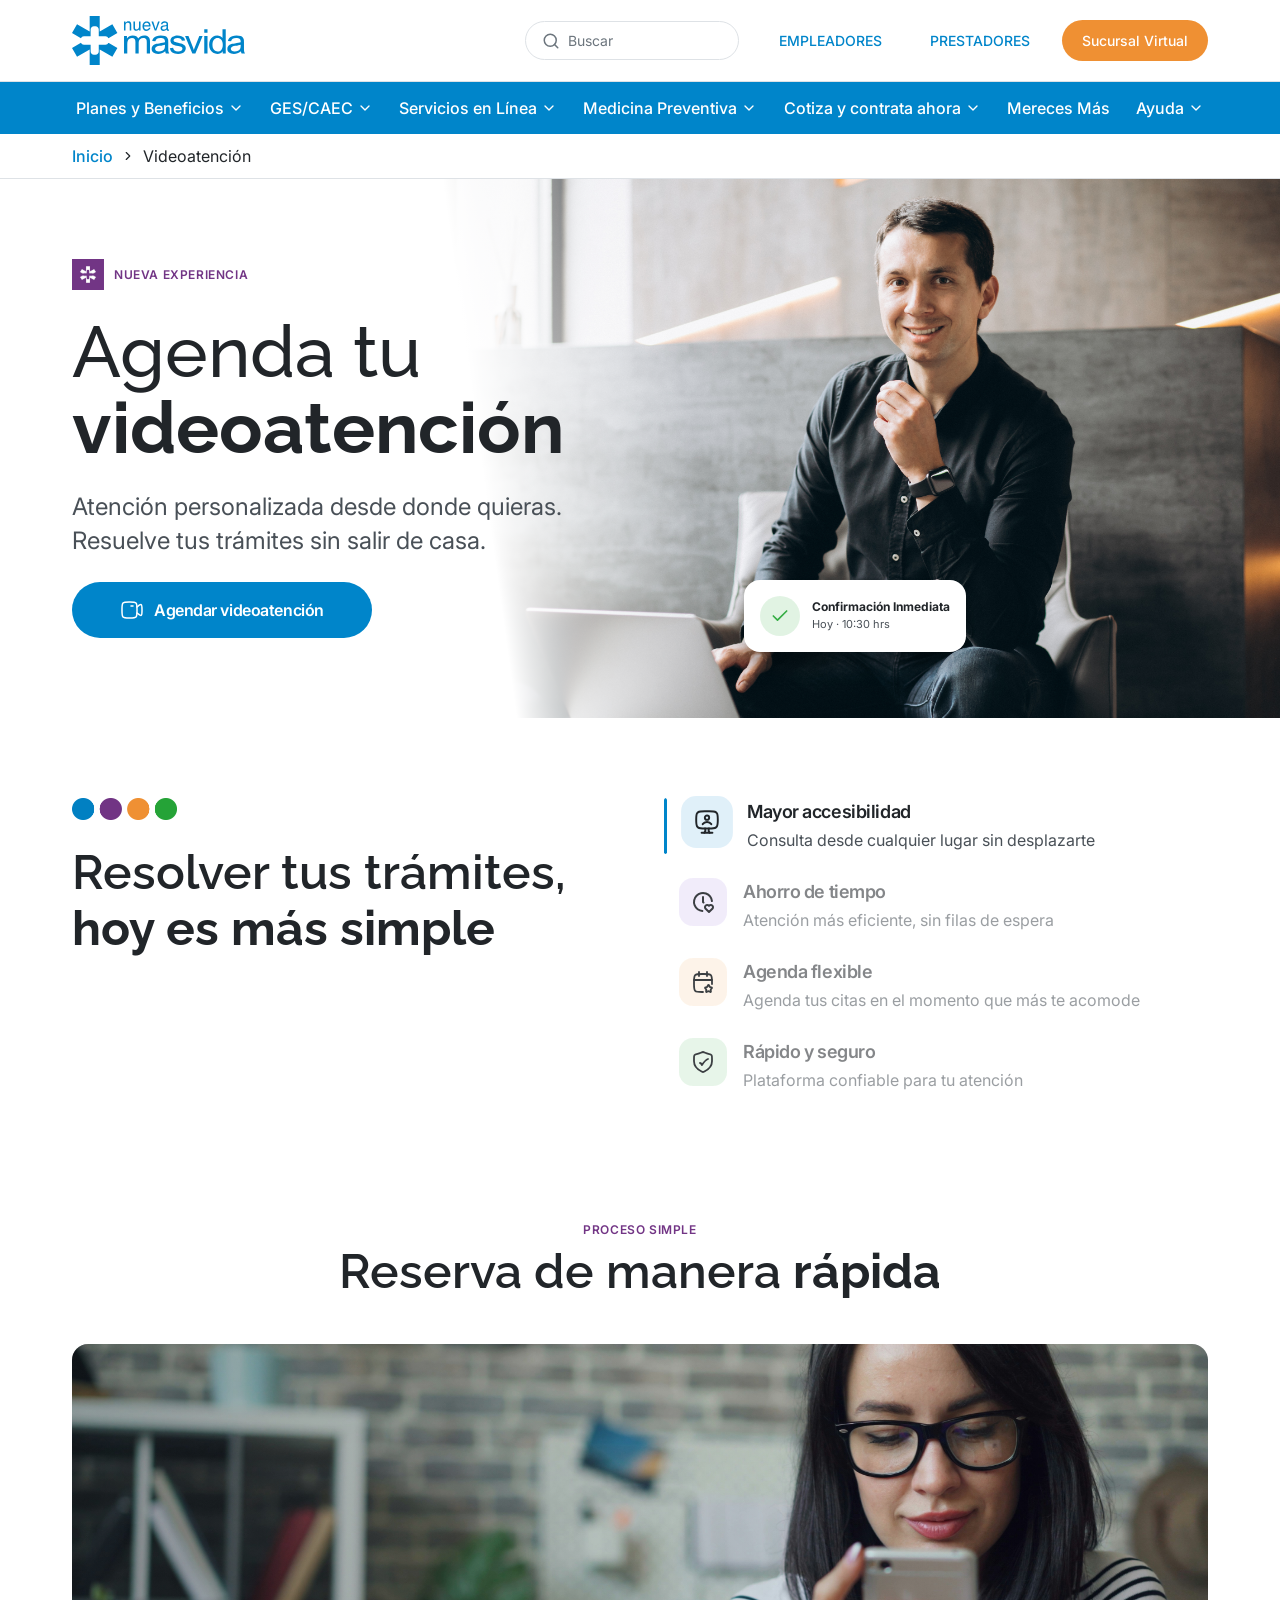
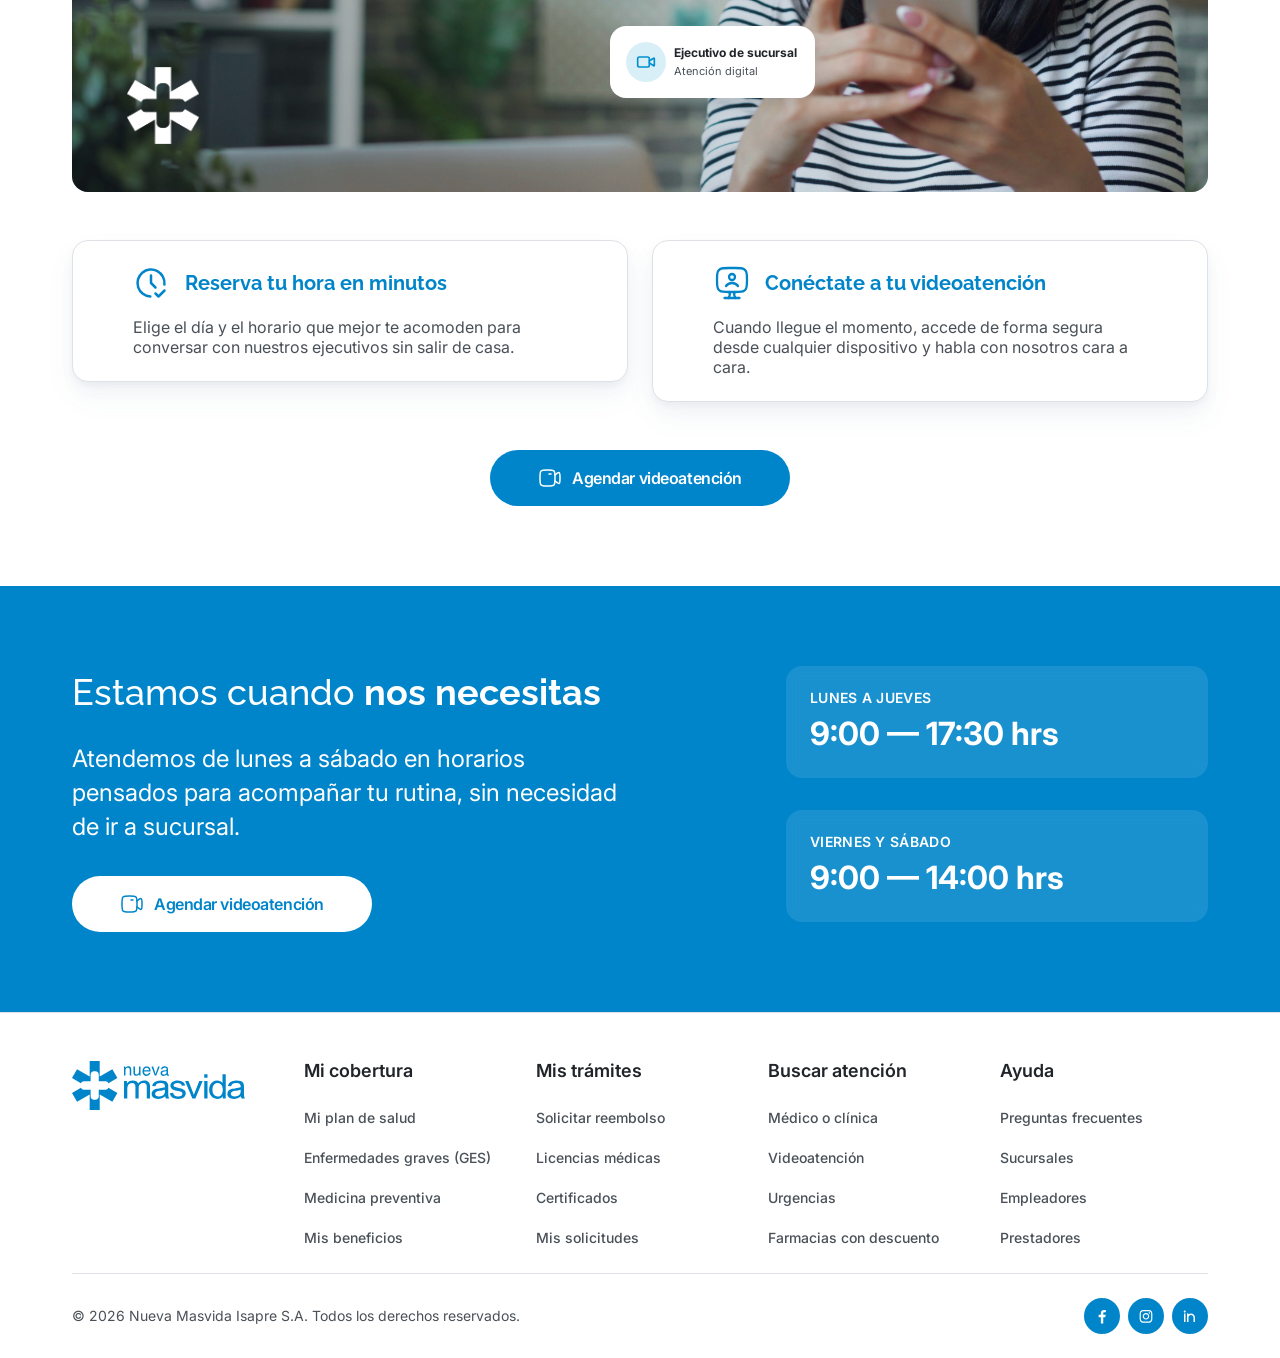
==== commit b5e599c5: "fix: features mantienen color de icono en dim + hover effect en step cards Co-Authored-By: Claude So" ====
--- a/videoatencion.html
+++ b/videoatencion.html
@@ -495,7 +495,7 @@
         } else {
           item.classList.remove('is-active')
           item.classList.add('is-dim')
-          icon.style.background = ''    // vuelve al color CSS por defecto
+          // El color del ícono se mantiene — solo cambia la opacidad vía CSS
           bar.classList.remove('va-bar-running')
         }
       })
@@ -512,6 +512,11 @@
 
     var list = document.getElementById('va-features-list')
     if (list) {
+      // Inicializar: fijar el color de icono de cada feature (nunca se borra)
+      list.querySelectorAll('.va-feature-row').forEach(function (row) {
+        row.querySelector('.va-feature-icon-wrap').style.background = row.dataset.iconbg
+      })
+
       list.addEventListener('mouseleave', function () { isPaused = false })
       list.querySelectorAll('.va-feature-item').forEach(function (item, i) {
         item.addEventListener('mouseenter', function () {
--- a/assets/css/videoatencion.css
+++ b/assets/css/videoatencion.css
@@ -502,6 +502,16 @@
   color: var(--texto-textbody);
   margin: 0;
 }
+
+/* Step cards — sombra sutil + hover border */
+.va-step-card {
+  box-shadow:
+    rgba(71, 103, 136, 0.04) 0px 4px 5px 0px,
+    rgba(71, 103, 136, 0.03) 0px 8px 15px 0px,
+    rgba(71, 103, 136, 0.06) 0px 15px 30px 0px;
+  transition: border-color 0.22s ease;
+}
+.va-step-card:hover { border-color: #b3cde0; }
 
 /* Reserva CTA row */
 .va-reserva-cta {
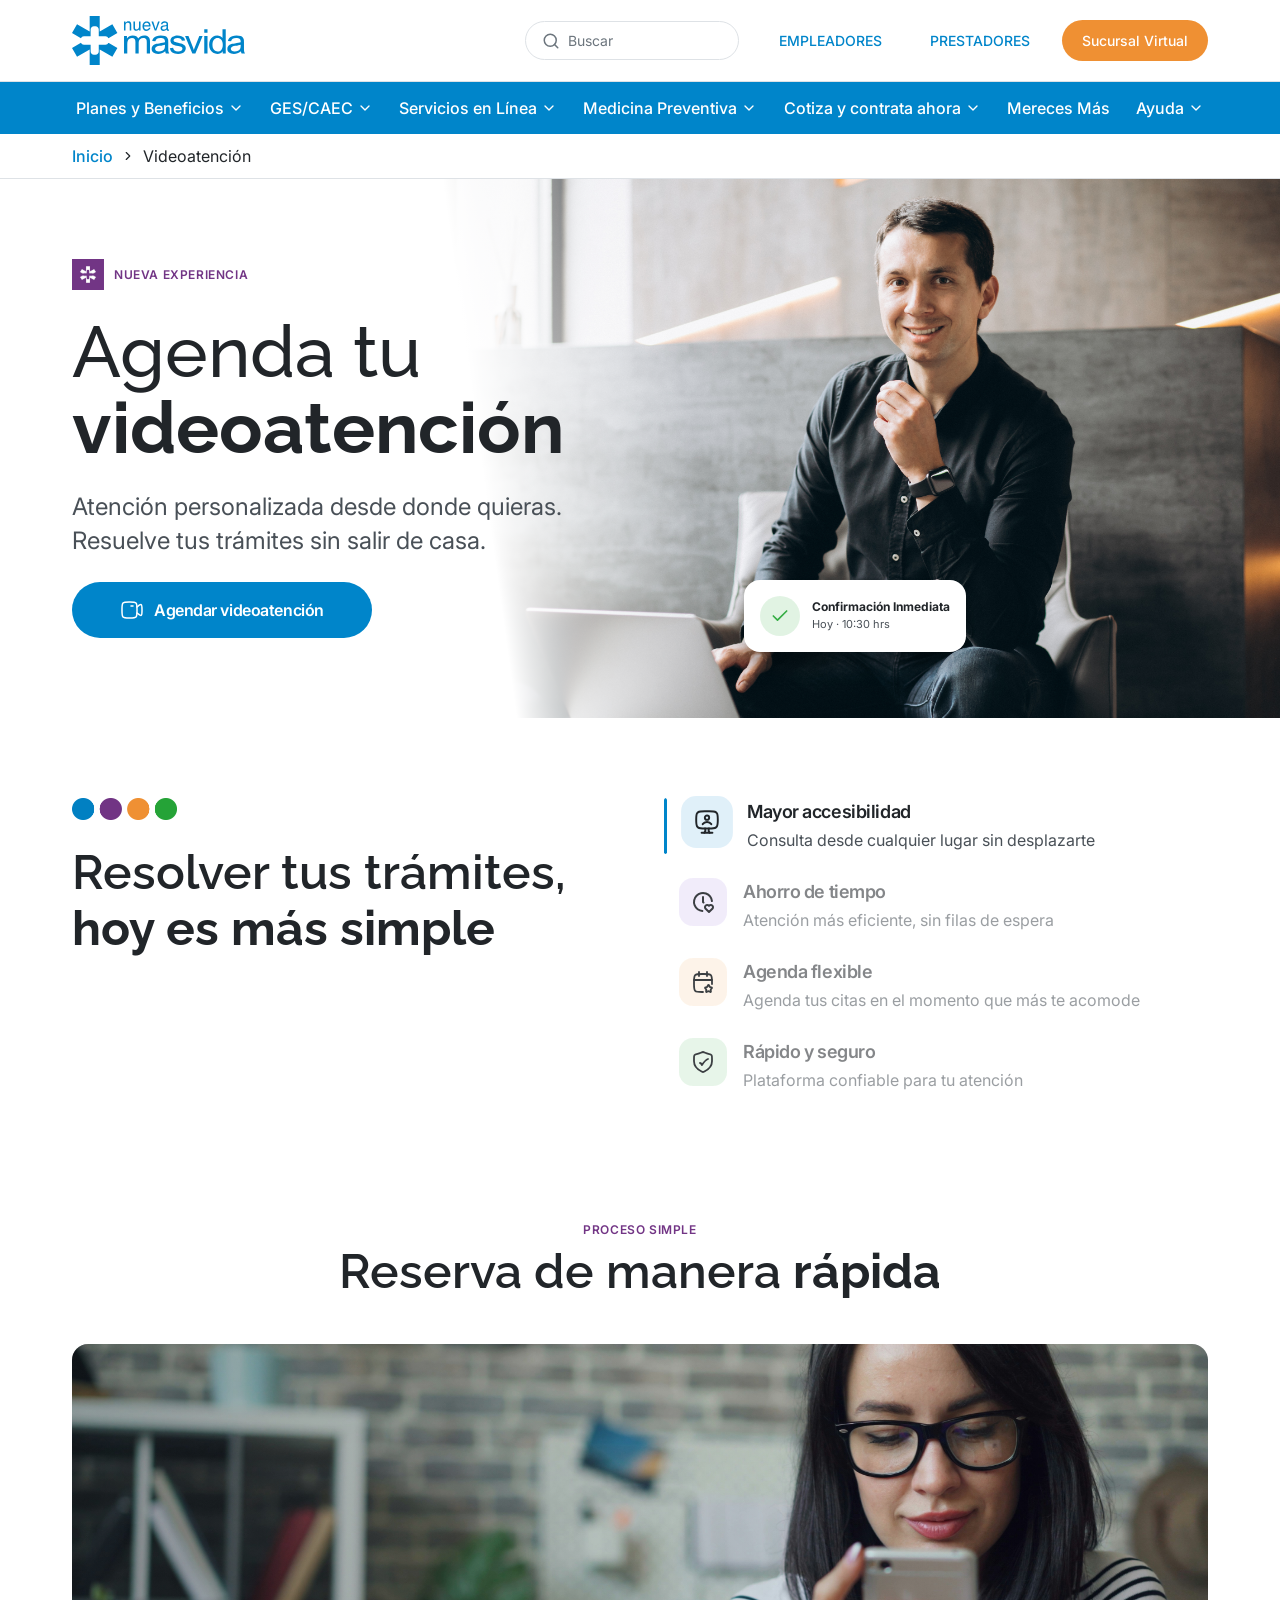
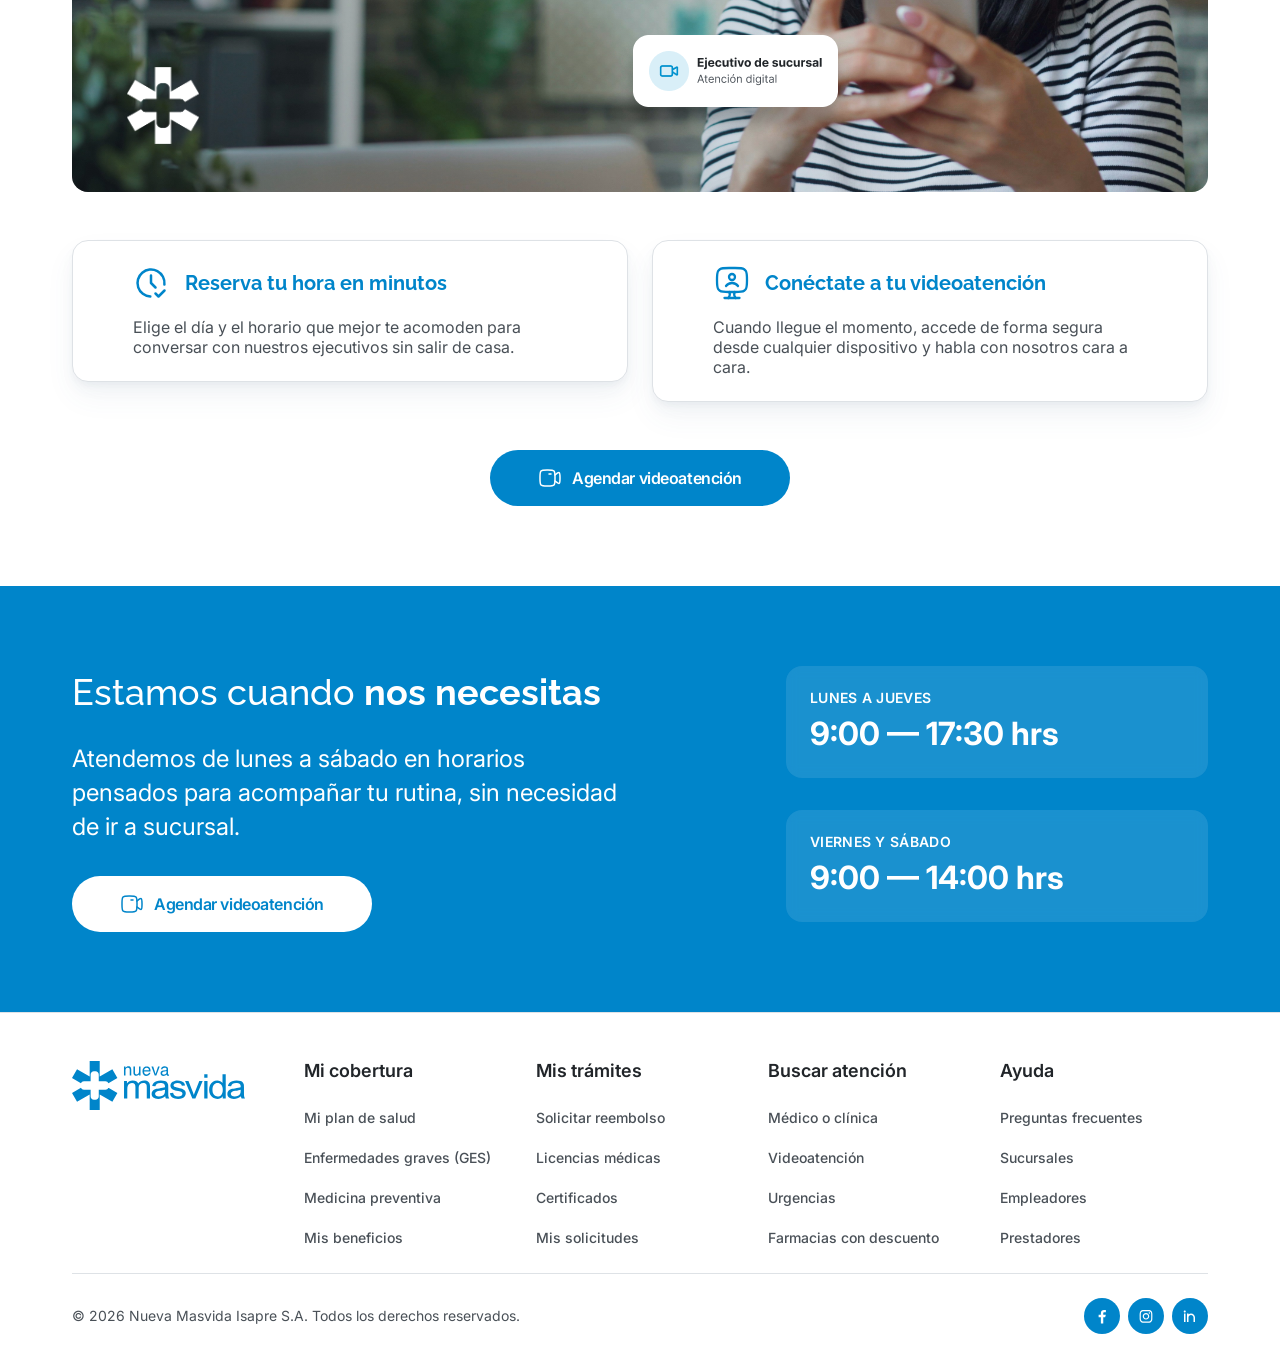
==== commit 24896d3f: "feat: branch card como PNG dentro de photo card + bounce animation - Reemplaza el va-branch-card HTM" ====
--- a/videoatencion.html
+++ b/videoatencion.html
@@ -288,6 +288,13 @@
           width="72"
           height="77"
         />
+        <img
+          src="assets/img/img-branch-card.png"
+          alt="Ejecutivo de sucursal — Atención digital"
+          class="va-branch-card-img"
+          width="237"
+          height="104"
+        />
       </div>
 
       <!-- Step cards -->
@@ -325,17 +332,6 @@
         </a>
       </div>
 
-    </div>
-
-    <!-- Floating branch exec card -->
-    <div class="va-branch-card" aria-hidden="true">
-      <div class="va-branch-icon-wrap">
-        <img src="assets/img/icon-branch-exec.svg" alt="" width="20" height="20" />
-      </div>
-      <div class="va-branch-details">
-        <p class="va-branch-title">Ejecutivo de sucursal</p>
-        <p class="va-branch-sub">Atención digital</p>
-      </div>
     </div>
 
   </section>
--- a/assets/css/videoatencion.css
+++ b/assets/css/videoatencion.css
@@ -459,6 +459,27 @@
   z-index: 3;
 }
 
+/* Branch card PNG — dentro de la photo card */
+.va-branch-card-img {
+  position: absolute;
+  left: 48%;
+  top: 65%;
+  width: 237px;
+  height: auto;
+  pointer-events: none;
+  z-index: 4;
+  animation: va-branch-bounce 3.2s ease-in-out infinite;
+}
+
+@keyframes va-branch-bounce {
+  0%, 100% { transform: translateX(0px); }
+  50%       { transform: translateX(6px); }
+}
+
+@media (prefers-reduced-motion: reduce) {
+  .va-branch-card-img { animation: none; }
+}
+
 /* Step cards row */
 .va-steps {
   display: flex;
@@ -520,59 +541,6 @@
   justify-content: center;
 }
 
-/* Floating branch exec card */
-.va-branch-card {
-  position: absolute;
-  background: #ffffff;
-  display: flex;
-  align-items: center;
-  gap: 8px;
-  padding: 16px;
-  border-radius: var(--radius-lg);
-  width: 205px;
-  /* 690px from section-left at 1440px → calc(50% - 30px) */
-  left: calc(50% - 30px);
-  top: 452px;
-  z-index: 3;
-  box-shadow: 0 4px 16px rgba(0, 0, 0, 0.12);
-}
-
-.va-branch-icon-wrap {
-  width: 40px;
-  height: 40px;
-  border-radius: 50%;
-  background: rgba(0, 145, 206, 0.15);
-  display: flex;
-  align-items: center;
-  justify-content: center;
-  flex-shrink: 0;
-}
-
-.va-branch-details {
-  display: flex;
-  flex-direction: column;
-  gap: 2px;
-  flex: 1;
-  min-width: 0;
-}
-
-.va-branch-title {
-  font-family: var(--font-inter);
-  font-size: 12px;
-  font-weight: 700;
-  line-height: 16px;
-  color: var(--texto-textprimary);
-  margin: 0;
-}
-
-.va-branch-sub {
-  font-family: var(--font-inter);
-  font-size: 11px;
-  font-weight: 400;
-  line-height: 16.5px;
-  color: var(--texto-textbody);
-  margin: 0;
-}
 
 
 /* ============================================================
